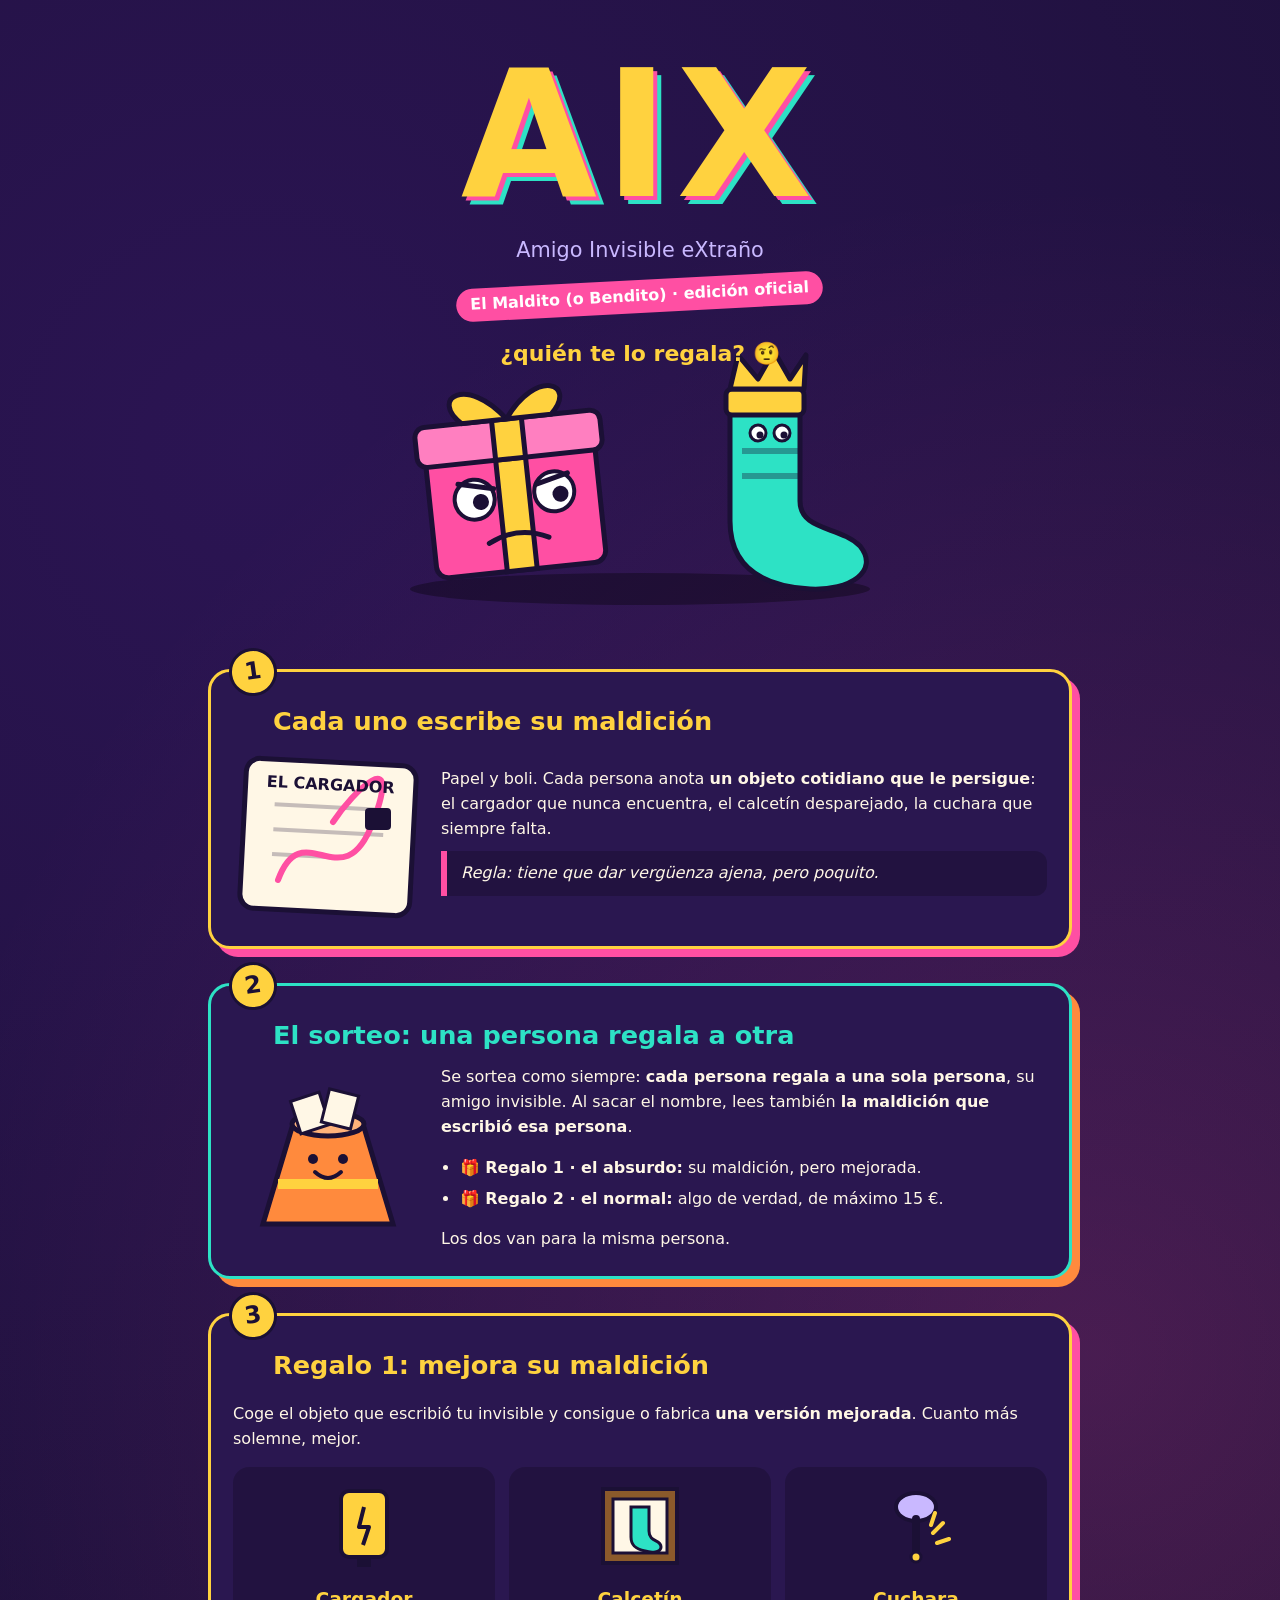
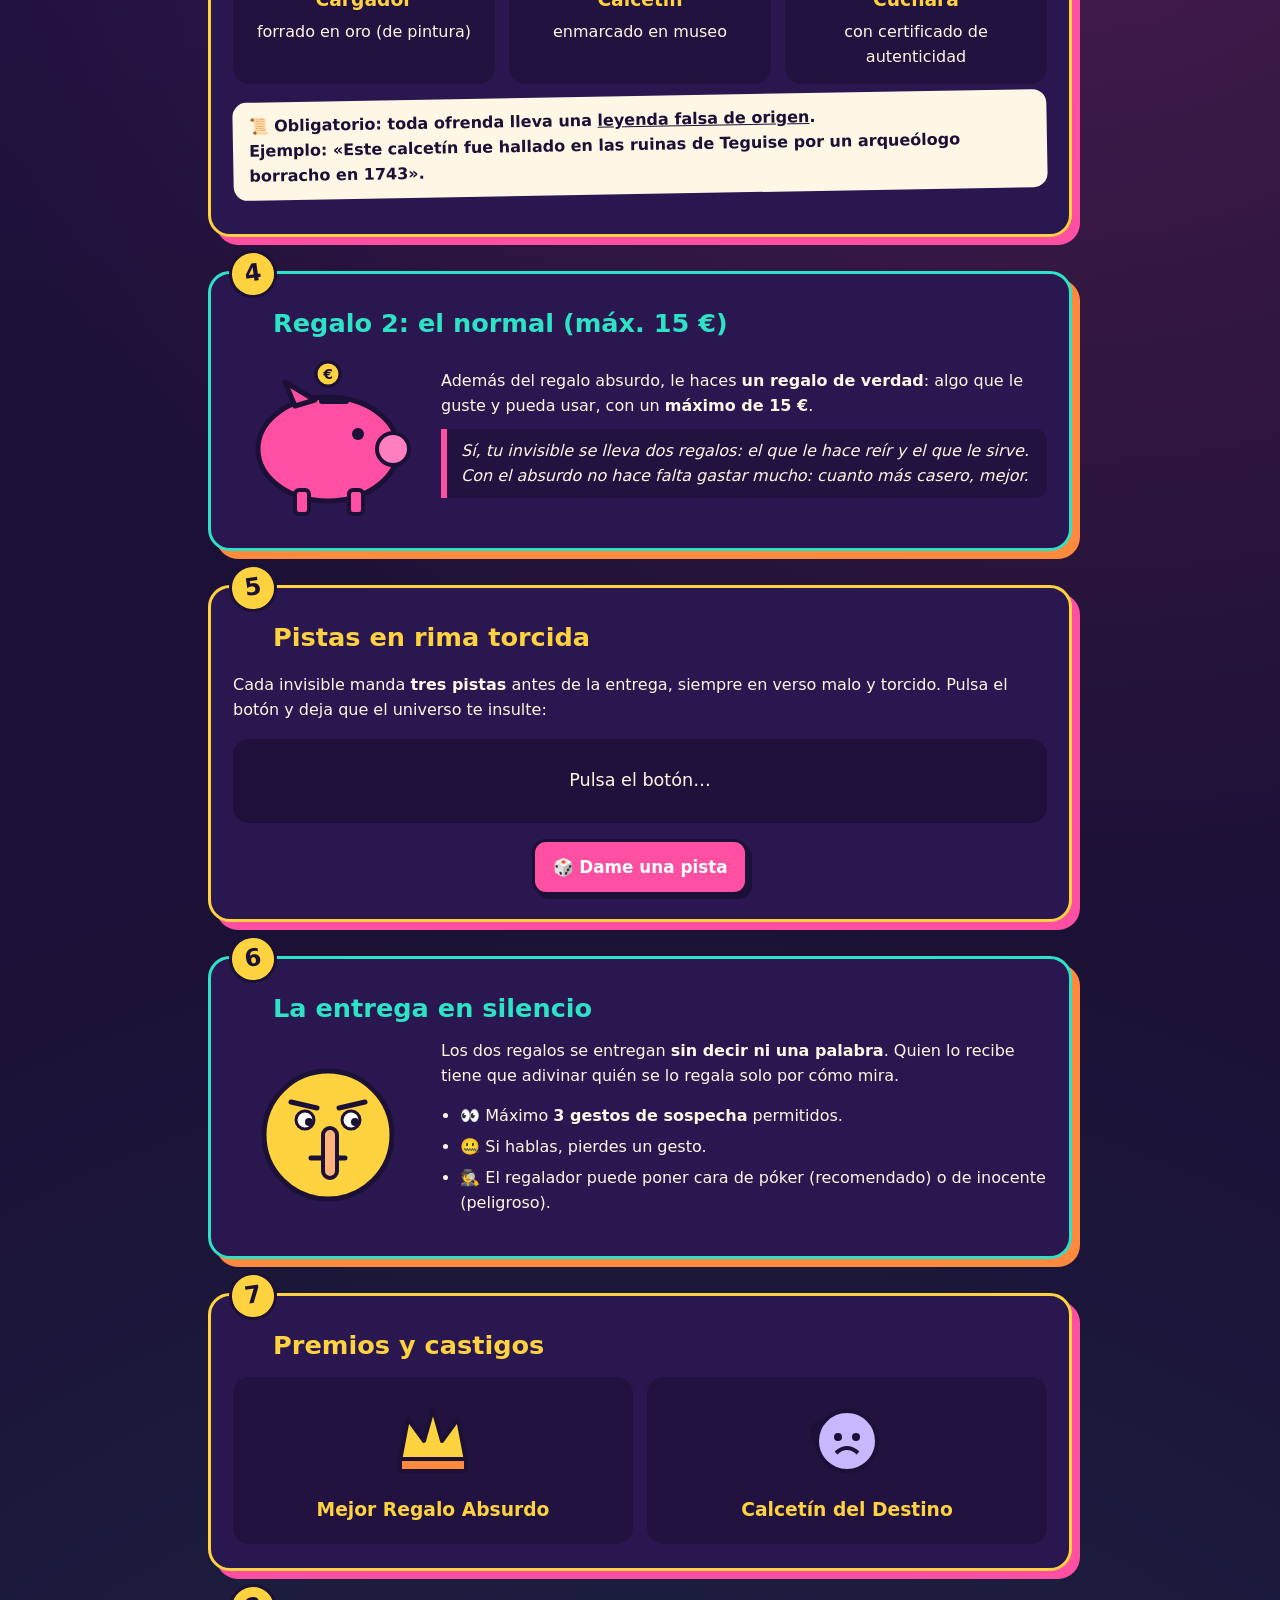
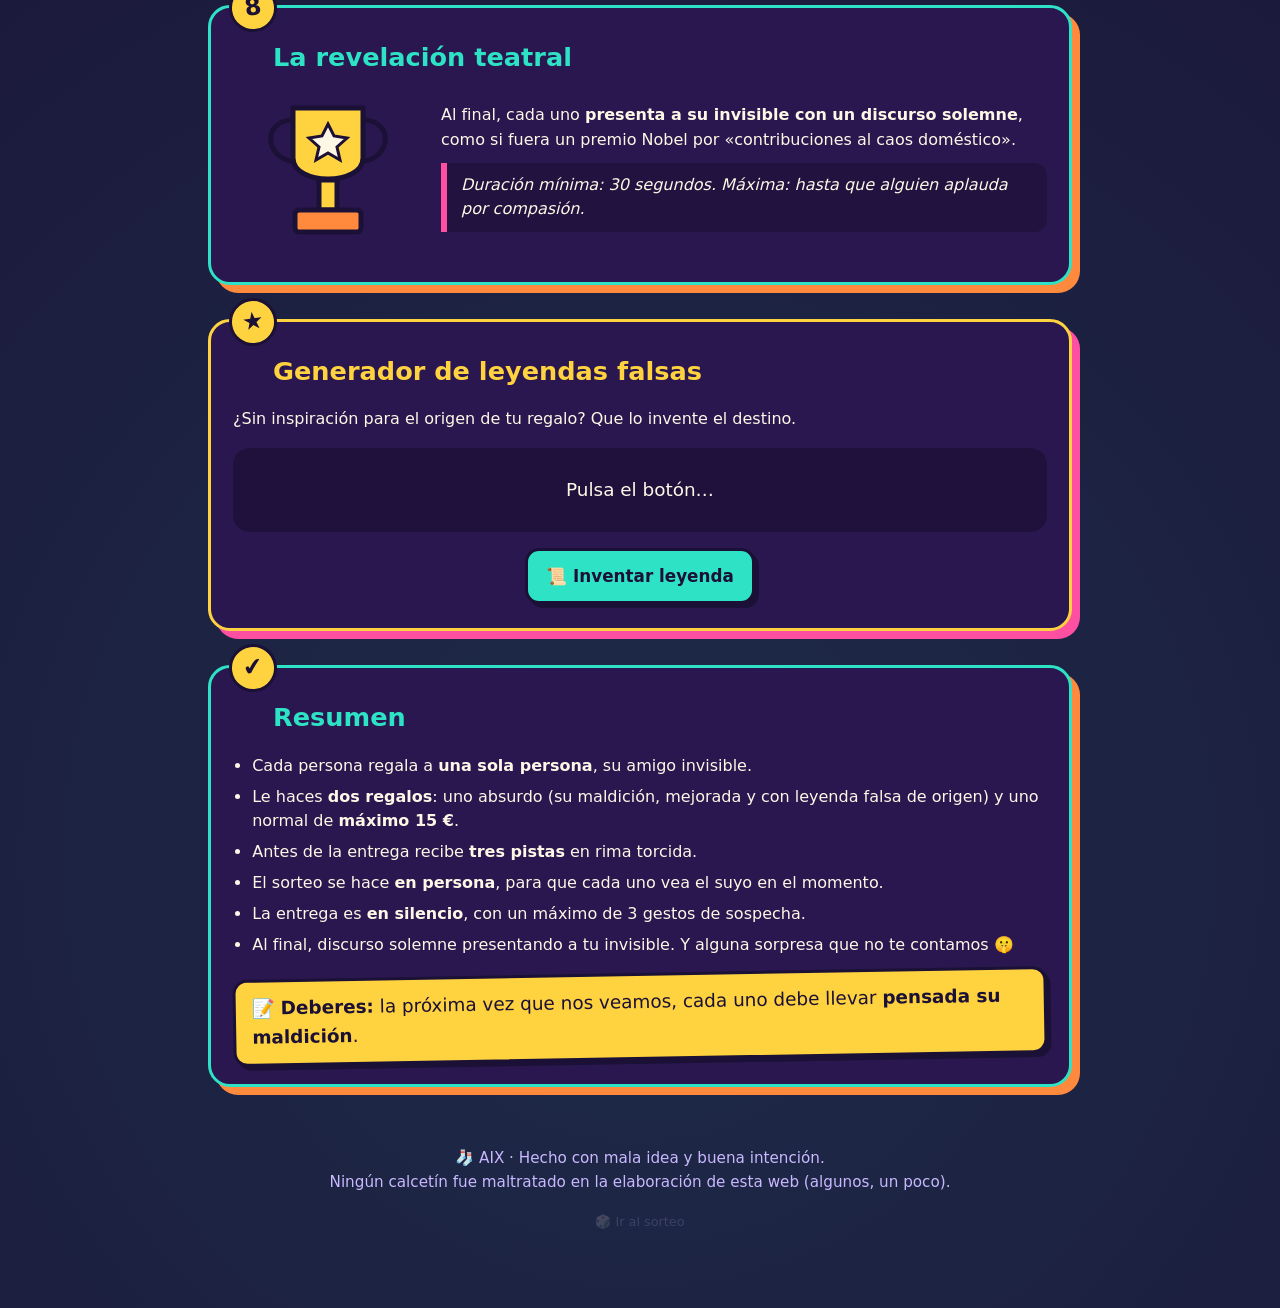
==== index.html @ b4fdb35b "Añadir favicon temático (regalo sospechoso) en las tres páginas Co-Authored-By: Claude Sonnet 5.5 <n" ====
<!doctype html>
<html lang="es">
<head>
<meta charset="utf-8">
<meta name="viewport" content="width=device-width, initial-scale=1">
<title>Amigo Invisible X</title>
<link rel="icon" href="favicon.svg" type="image/svg+xml">
<link rel="icon" href="favicon.png" type="image/png" sizes="48x48">
<link rel="apple-touch-icon" href="apple-touch-icon.png">
<meta name="theme-color" content="#1b1035">
<meta name="description" content="AIX: el Amigo Invisible Maldito (o Bendito). Instrucciones oficiales de un ritual absurdo.">
<style>
  :root{
    --bg:#1b1035; --bg2:#2a1750; --ink:#fff7e6; --muted:#c9b8ff;
    --pink:#ff4fa3; --yellow:#ffd23f; --teal:#2de2c5; --orange:#ff8a3d;
  }
  *{box-sizing:border-box}
  html{scroll-behavior:smooth}
  body{
    margin:0; font-family:"Trebuchet MS","Comic Sans MS",system-ui,sans-serif;
    color:var(--ink); background:var(--bg);
    background-image:radial-gradient(circle at 20% 10%,#4b1d8f55,transparent 40%),
                     radial-gradient(circle at 85% 30%,#ff4fa333,transparent 35%),
                     radial-gradient(circle at 50% 90%,#2de2c522,transparent 40%);
    line-height:1.55;
  }
  .wrap{max-width:900px;margin:0 auto;padding:0 18px}
  header{text-align:center;padding:48px 0 24px}
  .logo{
    font-size:clamp(5rem,22vw,11rem); font-weight:900; letter-spacing:.04em; margin:0; line-height:1;
    color:var(--yellow); text-shadow:4px 4px 0 var(--pink),8px 8px 0 var(--teal);
    display:inline-block; animation:wob 4s ease-in-out infinite;
  }
  @keyframes wob{0%,100%{transform:rotate(-2deg)}50%{transform:rotate(2deg)}}
  .sub{font-size:1.3rem;color:var(--muted);margin:10px 0 0}
  .tag{display:inline-block;background:var(--pink);color:#fff;padding:4px 14px;border-radius:99px;font-weight:700;transform:rotate(-3deg);margin-top:14px}
  .hero svg{width:100%;max-width:560px;height:auto;margin:18px auto 0;display:block}
  section{background:var(--bg2);border:3px solid var(--yellow);border-radius:22px;padding:24px 22px;margin:34px 0;
          box-shadow:8px 8px 0 var(--pink);position:relative}
  section:nth-of-type(even){border-color:var(--teal);box-shadow:8px 8px 0 var(--orange)}
  .num{position:absolute;top:-24px;left:18px;background:var(--yellow);color:#1b1035;font-weight:900;font-size:1.5rem;
       width:48px;height:48px;border-radius:50%;display:grid;place-items:center;border:3px solid #1b1035;transform:rotate(-8deg)}
  h2{margin:6px 0 10px 40px;font-size:1.6rem;color:var(--yellow)}
  section:nth-of-type(even) h2{color:var(--teal)}
  .row{display:flex;gap:18px;align-items:center;flex-wrap:wrap}
  .row svg{flex:0 0 190px;width:190px;height:auto}
  .row .txt{flex:1 1 260px}
  .quote{background:#00000033;border-left:6px solid var(--pink);padding:10px 14px;border-radius:0 12px 12px 0;font-style:italic;margin:10px 0}
  ul{padding-left:1.2rem} li{margin:6px 0}
  .legend{background:#fff7e6;color:#1b1035;border-radius:14px;padding:12px 16px;transform:rotate(-1deg);font-weight:700;margin-top:12px}
  .btn{
    font:inherit;font-weight:900;font-size:1.05rem;border:3px solid #1b1035;border-radius:14px;padding:12px 18px;cursor:pointer;
    background:var(--yellow);color:#1b1035;box-shadow:4px 4px 0 #1b1035;transition:transform .1s
  }
  .btn:active{transform:translate(3px,3px);box-shadow:1px 1px 0 #1b1035}
  .btn.alt{background:var(--teal)} .btn.pk{background:var(--pink);color:#fff}
  .gen{background:#00000040;border-radius:16px;padding:16px;margin-top:12px;min-height:84px;font-size:1.15rem;display:flex;align-items:center;justify-content:center;text-align:center}
  .gen b{color:var(--yellow)}
  .cols{display:grid;grid-template-columns:repeat(auto-fit,minmax(230px,1fr));gap:14px;margin-top:12px}
  .card{background:#00000033;border-radius:16px;padding:14px;text-align:center}
  .card svg{width:90px;height:90px}
  .card h3{margin:6px 0;color:var(--yellow)}
  .rhyme{font-size:1.1rem;text-align:center;white-space:pre-line}
  .todo{background:var(--yellow);color:#1b1035;border:3px solid #1b1035;border-radius:14px;padding:12px 16px;margin-top:14px;font-size:1.15rem;transform:rotate(-1deg);box-shadow:4px 4px 0 #1b1035}
  footer{text-align:center;color:var(--muted);padding:26px 0 60px;font-size:.95rem}
  .sock{display:inline-block;animation:wob 2.5s ease-in-out infinite}
  .secret{color:var(--muted);font-size:.8rem;text-decoration:none;opacity:.18;transition:opacity .25s;padding:6px 10px;border-radius:99px}
  .secret:hover,.secret:focus-visible{opacity:1;background:var(--pink);color:#fff}
  @media (prefers-reduced-motion:reduce){.logo,.sock{animation:none}}
</style>
</head>
<body>
<div class="wrap">

<header class="hero">
  <h1 class="logo">AIX</h1>
  <p class="sub">Amigo Invisible eXtraño</p>
  <span class="tag">El Maldito (o Bendito) · edición oficial</span>

  <!-- Dibujo: regalo con ojos y calcetín con corona -->
  <svg viewBox="0 0 560 280" role="img" aria-label="Un regalo con ojos sospechosos mira a un calcetín con corona">
    <ellipse cx="280" cy="258" rx="230" ry="16" fill="#00000055"/>
    <!-- regalo -->
    <g transform="rotate(-6 150 170)">
      <rect x="70" y="110" width="170" height="130" rx="12" fill="#ff4fa3" stroke="#1b1035" stroke-width="5"/>
      <rect x="140" y="110" width="30" height="130" fill="#ffd23f" stroke="#1b1035" stroke-width="5"/>
      <rect x="62" y="88" width="186" height="40" rx="10" fill="#ff7fc0" stroke="#1b1035" stroke-width="5"/>
      <rect x="140" y="88" width="30" height="40" fill="#ffd23f" stroke="#1b1035" stroke-width="5"/>
      <path d="M155 88 C120 40,80 60,110 88 Z" fill="#ffd23f" stroke="#1b1035" stroke-width="5"/>
      <path d="M155 88 C190 40,230 60,200 88 Z" fill="#ffd23f" stroke="#1b1035" stroke-width="5"/>
      <circle cx="115" cy="165" r="20" fill="#fff" stroke="#1b1035" stroke-width="4"/>
      <circle cx="195" cy="165" r="20" fill="#fff" stroke="#1b1035" stroke-width="4"/>
      <circle cx="121" cy="168" r="8" fill="#1b1035"/><circle cx="201" cy="168" r="8" fill="#1b1035"/>
      <path d="M100 148 L135 156" stroke="#1b1035" stroke-width="5" stroke-linecap="round"/>
      <path d="M210 148 L178 156" stroke="#1b1035" stroke-width="5" stroke-linecap="round"/>
      <path d="M125 210 Q155 195 185 210" stroke="#1b1035" stroke-width="5" fill="none" stroke-linecap="round"/>
    </g>
    <!-- calcetín rey -->
    <g transform="translate(330 20)">
      <path d="M40 40 H110 V150 C110 180,150 175,170 195 C190 220,160 240,120 238 C70 235,40 215,40 170 Z" fill="#2de2c5" stroke="#1b1035" stroke-width="5"/>
      <rect x="36" y="38" width="78" height="26" rx="6" fill="#ffd23f" stroke="#1b1035" stroke-width="5"/>
      <path d="M52 100 H110 M52 125 H110" stroke="#1b1035" stroke-width="6" opacity=".35"/>
      <!-- corona -->
      <path d="M40 38 L48 4 L68 28 L84 0 L100 28 L116 4 L114 38 Z" fill="#ffd23f" stroke="#1b1035" stroke-width="5" stroke-linejoin="round"/>
      <circle cx="68" cy="82" r="8" fill="#fff" stroke="#1b1035" stroke-width="3"/><circle cx="92" cy="82" r="8" fill="#fff" stroke="#1b1035" stroke-width="3"/>
      <circle cx="70" cy="84" r="3.5" fill="#1b1035"/><circle cx="94" cy="84" r="3.5" fill="#1b1035"/>
    </g>
    <text x="280" y="30" text-anchor="middle" font-size="22" fill="#ffd23f" font-weight="700">¿quién te lo regala? 🤨</text>
  </svg>
</header>

<!-- 1 -->
<section>
  <div class="num">1</div>
  <h2>Cada uno escribe su maldición</h2>
  <div class="row">
    <svg viewBox="0 0 190 170" role="img" aria-label="Un cargador enredado">
      <rect x="10" y="10" width="170" height="150" rx="14" fill="#fff7e6" stroke="#1b1035" stroke-width="5" transform="rotate(3 95 85)"/>
      <path d="M40 55 H150 M40 80 H150 M40 105 H110" stroke="#1b1035" stroke-width="4" opacity=".25" transform="rotate(3 95 85)"/>
      <path d="M45 128 C70 60,110 150,140 70 S120 40,100 70" stroke="#ff4fa3" stroke-width="6" fill="none" stroke-linecap="round"/>
      <rect x="132" y="56" width="26" height="22" rx="4" fill="#1b1035"/>
      <text x="95" y="38" text-anchor="middle" font-size="16" font-weight="700" fill="#1b1035" transform="rotate(3 95 85)">EL CARGADOR</text>
    </svg>
    <div class="txt">
      Papel y boli. Cada persona anota <b>un objeto cotidiano que le persigue</b>: el cargador que nunca encuentra, el calcetín desparejado, la cuchara que siempre falta.
      <div class="quote">Regla: tiene que dar vergüenza ajena, pero poquito.</div>
    </div>
  </div>
</section>

<!-- 2 -->
<section>
  <div class="num">2</div>
  <h2>El sorteo: una persona regala a otra</h2>
  <div class="row">
    <svg viewBox="0 0 190 170" role="img" aria-label="Un gorro lleno de papeles">
      <path d="M30 150 L60 50 H130 L160 150 Z" fill="#ff8a3d" stroke="#1b1035" stroke-width="5"/>
      <ellipse cx="95" cy="50" rx="36" ry="12" fill="#ffb27a" stroke="#1b1035" stroke-width="5"/>
      <rect x="62" y="22" width="30" height="34" fill="#fff7e6" stroke="#1b1035" stroke-width="3" transform="rotate(-18 77 39)"/>
      <rect x="92" y="18" width="30" height="34" fill="#fff7e6" stroke="#1b1035" stroke-width="3" transform="rotate(14 107 35)"/>
      <path d="M45 110 H145" stroke="#ffd23f" stroke-width="10"/>
      <circle cx="80" cy="85" r="5" fill="#1b1035"/><circle cx="110" cy="85" r="5" fill="#1b1035"/>
      <path d="M82 98 Q95 110 108 98" stroke="#1b1035" stroke-width="4" fill="none" stroke-linecap="round"/>
    </svg>
    <div class="txt">
      Se sortea como siempre: <b>cada persona regala a una sola persona</b>, su amigo invisible. Al sacar el nombre, lees también <b>la maldición que escribió esa persona</b>.
      <ul>
        <li>🎁 <b>Regalo 1 · el absurdo:</b> su maldición, pero mejorada.</li>
        <li>🎁 <b>Regalo 2 · el normal:</b> algo de verdad, de máximo 15 €.</li>
      </ul>
      Los dos van para la misma persona.
    </div>
  </div>
</section>

<!-- 3 -->
<section>
  <div class="num">3</div>
  <h2>Regalo 1: mejora su maldición</h2>
  <p>Coge el objeto que escribió tu invisible y consigue o fabrica <b>una versión mejorada</b>. Cuanto más solemne, mejor.</p>
  <div class="cols">
    <div class="card">
      <svg viewBox="0 0 90 90"><rect x="22" y="10" width="46" height="66" rx="8" fill="#ffd23f" stroke="#1b1035" stroke-width="4"/><rect x="38" y="76" width="14" height="10" fill="#1b1035"/><path d="M45 26 L40 46 H50 L44 64" stroke="#1b1035" stroke-width="4" fill="none" stroke-linejoin="round"/></svg>
      <h3>Cargador</h3><div>forrado en oro (de pintura)</div>
    </div>
    <div class="card">
      <svg viewBox="0 0 90 90"><rect x="8" y="8" width="74" height="74" fill="#8b5a2b" stroke="#1b1035" stroke-width="4"/><rect x="18" y="18" width="54" height="54" fill="#fff7e6" stroke="#1b1035" stroke-width="3"/><path d="M36 26 H54 V50 C54 62,66 58,66 66 C66 72,56 72,50 70 C40 68,36 64,36 56 Z" fill="#2de2c5" stroke="#1b1035" stroke-width="3"/></svg>
      <h3>Calcetín</h3><div>enmarcado en museo</div>
    </div>
    <div class="card">
      <svg viewBox="0 0 90 90"><ellipse cx="45" cy="26" rx="20" ry="14" fill="#c9b8ff" stroke="#1b1035" stroke-width="4"/><path d="M45 38 V76" stroke="#1b1035" stroke-width="8" stroke-linecap="round"/><circle cx="45" cy="76" r="5" fill="#ffd23f" stroke="#1b1035" stroke-width="3"/><path d="M62 52 l10 -10 M66 62 l12 -4 M60 44 l4 -12" stroke="#ffd23f" stroke-width="4" stroke-linecap="round"/></svg>
      <h3>Cuchara</h3><div>con certificado de autenticidad</div>
    </div>
  </div>
  <p class="legend">📜 Obligatorio: toda ofrenda lleva una <u>leyenda falsa de origen</u>.<br>
  Ejemplo: «Este calcetín fue hallado en las ruinas de Teguise por un arqueólogo borracho en 1743».</p>
</section>

<!-- 4 -->
<section>
  <div class="num">4</div>
  <h2>Regalo 2: el normal (máx. 15 €)</h2>
  <div class="row">
    <svg viewBox="0 0 190 170" role="img" aria-label="Una hucha con cara">
      <ellipse cx="95" cy="95" rx="70" ry="52" fill="#ff4fa3" stroke="#1b1035" stroke-width="5"/>
      <circle cx="160" cy="95" r="16" fill="#ff7fc0" stroke="#1b1035" stroke-width="4"/>
      <path d="M62 52 L52 28 L82 46 Z" fill="#ff4fa3" stroke="#1b1035" stroke-width="5" stroke-linejoin="round"/>
      <rect x="86" y="44" width="30" height="6" rx="3" fill="#1b1035"/>
      <circle cx="125" cy="80" r="6" fill="#1b1035"/>
      <rect x="62" y="136" width="14" height="24" rx="4" fill="#ff4fa3" stroke="#1b1035" stroke-width="4"/>
      <rect x="116" y="136" width="14" height="24" rx="4" fill="#ff4fa3" stroke="#1b1035" stroke-width="4"/>
      <circle cx="95" cy="20" r="12" fill="#ffd23f" stroke="#1b1035" stroke-width="3"/><text x="95" y="25" text-anchor="middle" font-size="14" font-weight="700" fill="#1b1035">€</text>
    </svg>
    <div class="txt">
      Además del regalo absurdo, le haces <b>un regalo de verdad</b>: algo que le guste y pueda usar, con un <b>máximo de 15 €</b>.
      <div class="quote">Sí, tu invisible se lleva dos regalos: el que le hace reír y el que le sirve. Con el absurdo no hace falta gastar mucho: cuanto más casero, mejor.</div>
    </div>
  </div>
</section>

<!-- 5 -->
<section>
  <div class="num">5</div>
  <h2>Pistas en rima torcida</h2>
  <p>Cada invisible manda <b>tres pistas</b> antes de la entrega, siempre en verso malo y torcido. Pulsa el botón y deja que el universo te insulte:</p>
  <div class="gen rhyme" id="rima">Pulsa el botón…</div>
  <p style="text-align:center;margin-bottom:0"><button class="btn pk" id="btnRima">🎲 Dame una pista</button></p>
</section>

<!-- 6 -->
<section>
  <div class="num">6</div>
  <h2>La entrega en silencio</h2>
  <div class="row">
    <svg viewBox="0 0 190 170" role="img" aria-label="Una cara con el dedo en los labios">
      <circle cx="95" cy="85" r="64" fill="#ffd23f" stroke="#1b1035" stroke-width="5"/>
      <circle cx="72" cy="70" r="9" fill="#fff" stroke="#1b1035" stroke-width="3"/><circle cx="118" cy="70" r="9" fill="#fff" stroke="#1b1035" stroke-width="3"/>
      <circle cx="76" cy="72" r="4" fill="#1b1035"/><circle cx="122" cy="72" r="4" fill="#1b1035"/>
      <path d="M58 52 L84 58 M132 52 L106 58" stroke="#1b1035" stroke-width="5" stroke-linecap="round"/>
      <path d="M78 108 H112" stroke="#1b1035" stroke-width="5" stroke-linecap="round"/>
      <rect x="90" y="78" width="14" height="50" rx="7" fill="#ffb27a" stroke="#1b1035" stroke-width="4"/>
    </svg>
    <div class="txt">
      Los dos regalos se entregan <b>sin decir ni una palabra</b>. Quien lo recibe tiene que adivinar quién se lo regala solo por cómo mira.
      <ul>
        <li>👀 Máximo <b>3 gestos de sospecha</b> permitidos.</li>
        <li>🤐 Si hablas, pierdes un gesto.</li>
        <li>🕵️ El regalador puede poner cara de póker (recomendado) o de inocente (peligroso).</li>
      </ul>
    </div>
  </div>
</section>

<!-- 7 -->
<section>
  <div class="num">7</div>
  <h2>Premios y castigos</h2>
  <div class="cols">
    <div class="card">
      <svg viewBox="0 0 90 90"><path d="M12 70 L20 28 L36 50 L45 18 L54 50 L70 28 L78 70 Z" fill="#ffd23f" stroke="#1b1035" stroke-width="4" stroke-linejoin="round"/><rect x="12" y="68" width="66" height="12" fill="#ff8a3d" stroke="#1b1035" stroke-width="4"/></svg>
      <h3>Mejor Regalo Absurdo</h3>
    </div>
    <div class="card">
      <svg viewBox="0 0 90 90"><circle cx="45" cy="50" r="30" fill="#c9b8ff" stroke="#1b1035" stroke-width="4"/><path d="M12 50 C8 38,14 28,24 30" stroke="#1b1035" stroke-width="4" fill="none"/><circle cx="36" cy="46" r="4" fill="#1b1035"/><circle cx="54" cy="46" r="4" fill="#1b1035"/><path d="M34 62 Q45 52 56 62" stroke="#1b1035" stroke-width="4" fill="none"/></svg>
      <h3>Calcetín del Destino</h3>
    </div>
  </div>
</section>

<!-- 8 -->
<section>
  <div class="num">8</div>
  <h2>La revelación teatral</h2>
  <div class="row">
    <svg viewBox="0 0 190 170" role="img" aria-label="Un trofeo">
      <path d="M60 20 H130 V70 C130 98,60 98,60 70 Z" fill="#ffd23f" stroke="#1b1035" stroke-width="5"/>
      <path d="M60 32 C30 32,30 70,62 74 M130 32 C160 32,160 70,128 74" fill="none" stroke="#1b1035" stroke-width="5"/>
      <rect x="86" y="92" width="18" height="30" fill="#ffd23f" stroke="#1b1035" stroke-width="5"/>
      <rect x="62" y="122" width="66" height="22" rx="4" fill="#ff8a3d" stroke="#1b1035" stroke-width="5"/>
      <path d="M95 36 l6 12 l13 2 l-10 9 l3 13 l-12 -7 l-12 7 l3 -13 l-10 -9 l13 -2 z" fill="#fff7e6" stroke="#1b1035" stroke-width="3"/>
    </svg>
    <div class="txt">
      Al final, cada uno <b>presenta a su invisible con un discurso solemne</b>, como si fuera un premio Nobel por «contribuciones al caos doméstico».
      <div class="quote">Duración mínima: 30 segundos. Máxima: hasta que alguien aplauda por compasión.</div>
    </div>
  </div>
</section>

<!-- Generador -->
<section>
  <div class="num">★</div>
  <h2>Generador de leyendas falsas</h2>
  <p>¿Sin inspiración para el origen de tu regalo? Que lo invente el destino.</p>
  <div class="gen" id="leyenda">Pulsa el botón…</div>
  <p style="text-align:center;margin-bottom:0"><button class="btn alt" id="btnLey">📜 Inventar leyenda</button></p>
</section>

<!-- Resumen -->
<section>
  <div class="num">✔</div>
  <h2>Resumen</h2>
  <ul>
    <li>Cada persona regala a <b>una sola persona</b>, su amigo invisible.</li>
    <li>Le haces <b>dos regalos</b>: uno absurdo (su maldición, mejorada y con leyenda falsa de origen) y uno normal de <b>máximo 15 €</b>.</li>
    <li>Antes de la entrega recibe <b>tres pistas</b> en rima torcida.</li>
    <li>El sorteo se hace <b>en persona</b>, para que cada uno vea el suyo en el momento.</li>
    <li>La entrega es <b>en silencio</b>, con un máximo de 3 gestos de sospecha.</li>
    <li>Al final, discurso solemne presentando a tu invisible. Y alguna sorpresa que no te contamos 🤫</li>
  </ul>
  <div class="todo">📝 <b>Deberes:</b> la próxima vez que nos veamos, cada uno debe llevar <b>pensada su maldición</b>.</div>
</section>

<footer>
  <span class="sock">🧦</span> AIX · Hecho con mala idea y buena intención.<br>
  Ningún calcetín fue maltratado en la elaboración de esta web (algunos, un poco).
  <p><a class="secret" href="sorteo.html" aria-label="Ir al sorteo" title="🤫">🎲 Ir al sorteo</a></p>
</footer>
</div>

<script>
  const rimas = [
    "Lo que te doy no es un bollo,\nni tampoco es un pimiento.\nSi lo adivinas, te adoro;\nsi no, me río un momento.",
    "Tengo cara de inocente\ny manos de gran ladrón.\nTe regalo lo que odias,\npero con mucha pasión.",
    "No soy tu madre ni tu tía,\npero te sigo la pista.\nSi te sientas en la silla,\nme verás con cara lista.",
    "Una vez perdí un zapato\ny encontré una profecía:\nque tú vas a ser mi presa\nel día de la alegría.",
    "Ni soy rojo, ni soy verde,\nni me gusta el champiñón.\nSi me miras fijamente,\nme pongo a hacer un montón.",
    "Llevo un regalo escondido\nen el bolsillo del abrigo.\nSi me miras con sospecha,\nme río, pero no te digo.",
    "No me busques en la lista,\nni me busques en la nube.\nSoy el que te mira raro\ncada vez que el turrón sube.",
    "Ni soy ángel ni soy diablo,\nsoy un tipo con envoltorio.\nSi no adivinas mi nombre,\ntoca ir al laboratorio.",
    "Una pista, dos pistas, tres:\nsoy de los que llegan tarde.\nSi me ves con cara rara,\nes que el regalo ya arde.",
    "Tu maldición tiene dueño\ny ese dueño soy yo.\nLa mejoré con esmero,\nquién sabe si te gustó.",
    "Me han dicho que soy discreto,\npero tiemblo al disimular.\nSi me ves sudar la frente,\nes que me quiero delatar.",
    "Compré lo normal en rebajas\ny lo absurdo en el desván.\nDe tu cara al abrirlos\nme voy a reír de más.",
    "Yo no sé de poesía,\npero sé de calcetines.\nSi me tocas, ten cuidado:\ntengo planes y tengo fines.",
    "El que lee estas pistas\nya está metido en el lío.\nNo soy ni tu primo ni tu tío,\npero casi, ¡qué desvarío!",
    "Con papel de regalo viejo\ny cinta de aquel verano,\nenvolveré tu maldición\ncon todo mi cariño insano.",
    "Si tu regalo se mueve,\nno es magia, es mi sobrino.\nSi tu regalo huele raro,\nes mi estilo, es mi destino.",
    "Voy vestido de misterio\ny calzado de ironía.\nTe regalo lo que sueñas\no lo que se me ocurría."
  ];
  const quien = ["un arqueólogo borracho","una monja con muy mala leche","un pirata jubilado","un cartero con superpoderes","un tío abuelo que nadie recuerda","una cabra con título universitario","un taxista que había leído demasiado","una abuela con un detector de metales","un mago retirado sin conejo","tres gaviotas con sombrero","un notario sin ganas de notariar","el conserje del edificio de enfrente","un vendedor de enciclopedias muy convincente","un grupo de turistas perdidos"];
  const donde = ["las ruinas de Teguise","un contenedor de Santa Cruz","la cima del Teide a las 3 de la mañana","el fondo de un baúl de 1743","una gasolinera de Fuerteventura","debajo de un sofá en La Laguna","el buzón de una casa deshabitada","un ascensor averiado de un hotel de Benidorm","la sala de espera de un dentista","un mercadillo a las seis de la mañana","el maletero de un coche abandonado","el tejado de una iglesia","un faro en pleno temporal","el baño de un bar sin nombre"];
  const anio  = ["1743","1812","1969","el año 3000","el verano de 1987","un martes cualquiera","el invierno de 1923","la noche de San Juan de 1999","hace tres lunes","el día que se cayó internet","poco antes del Big Bang"];
  const extra = ["Desde entonces trae mala suerte… pero solo los jueves.","Se dice que habla en sueños.","Fue tasado por un experto que salió corriendo.","Su dueño anterior desapareció sin dejar rastro (se fue de vacaciones).","Está maldito, pero con garantía de dos años.","Lo guardaron en una vitrina y la vitrina huyó.","Quien lo toca estornuda tres veces seguidas.","Cada luna llena cambia de color, pero nadie lo ha visto.","Los expertos lo declararon «inclasificable» y se fueron a comer.","Si lo agitas, suena a una versión de Bonanza.","Tiene tres propietarios anteriores y los tres lo negaron."];
  const pick = a => a[Math.floor(Math.random()*a.length)];
  document.getElementById('btnRima').onclick = () => document.getElementById('rima').textContent = pick(rimas);
  document.getElementById('btnLey').onclick = () => {
    document.getElementById('leyenda').innerHTML =
      `<span>Este objeto fue hallado en <b>${pick(donde)}</b> por <b>${pick(quien)}</b> en <b>${pick(anio)}</b>. ${pick(extra)}</span>`;
  };
</script>
</body>
</html>
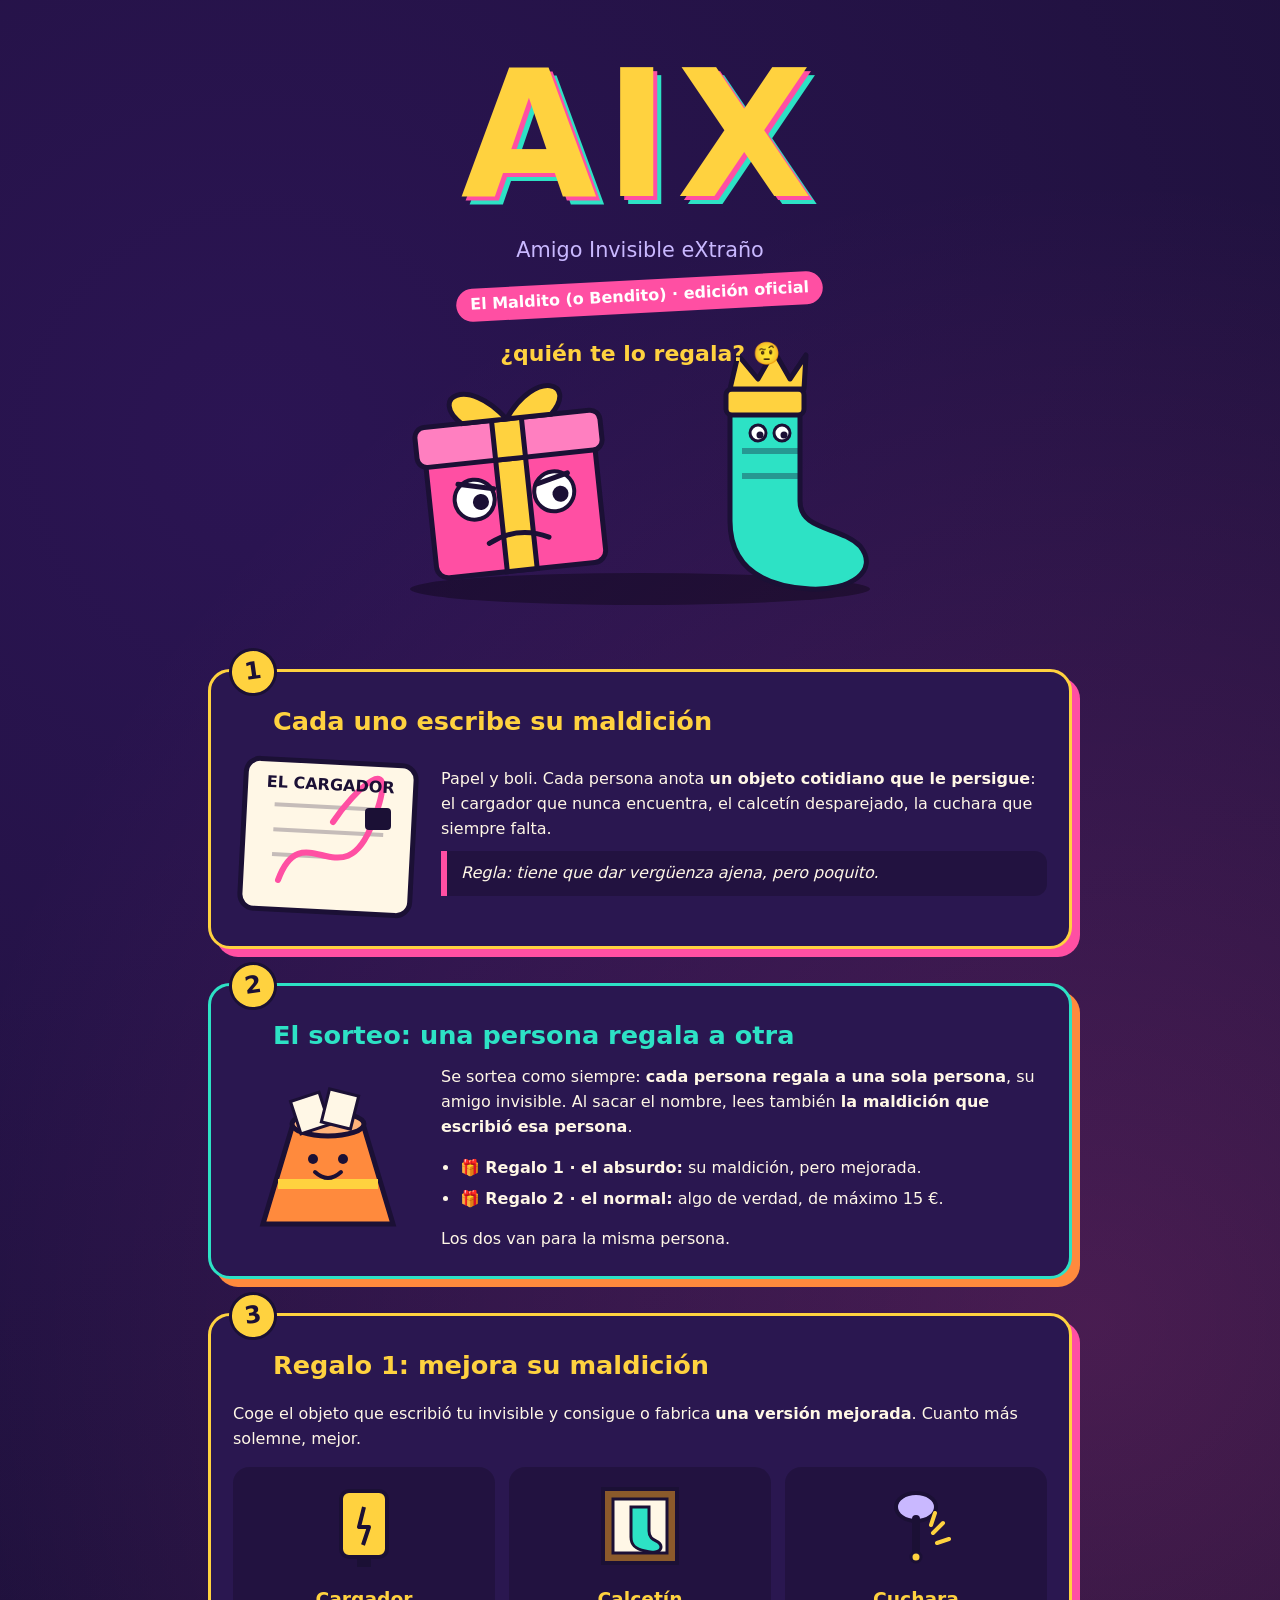
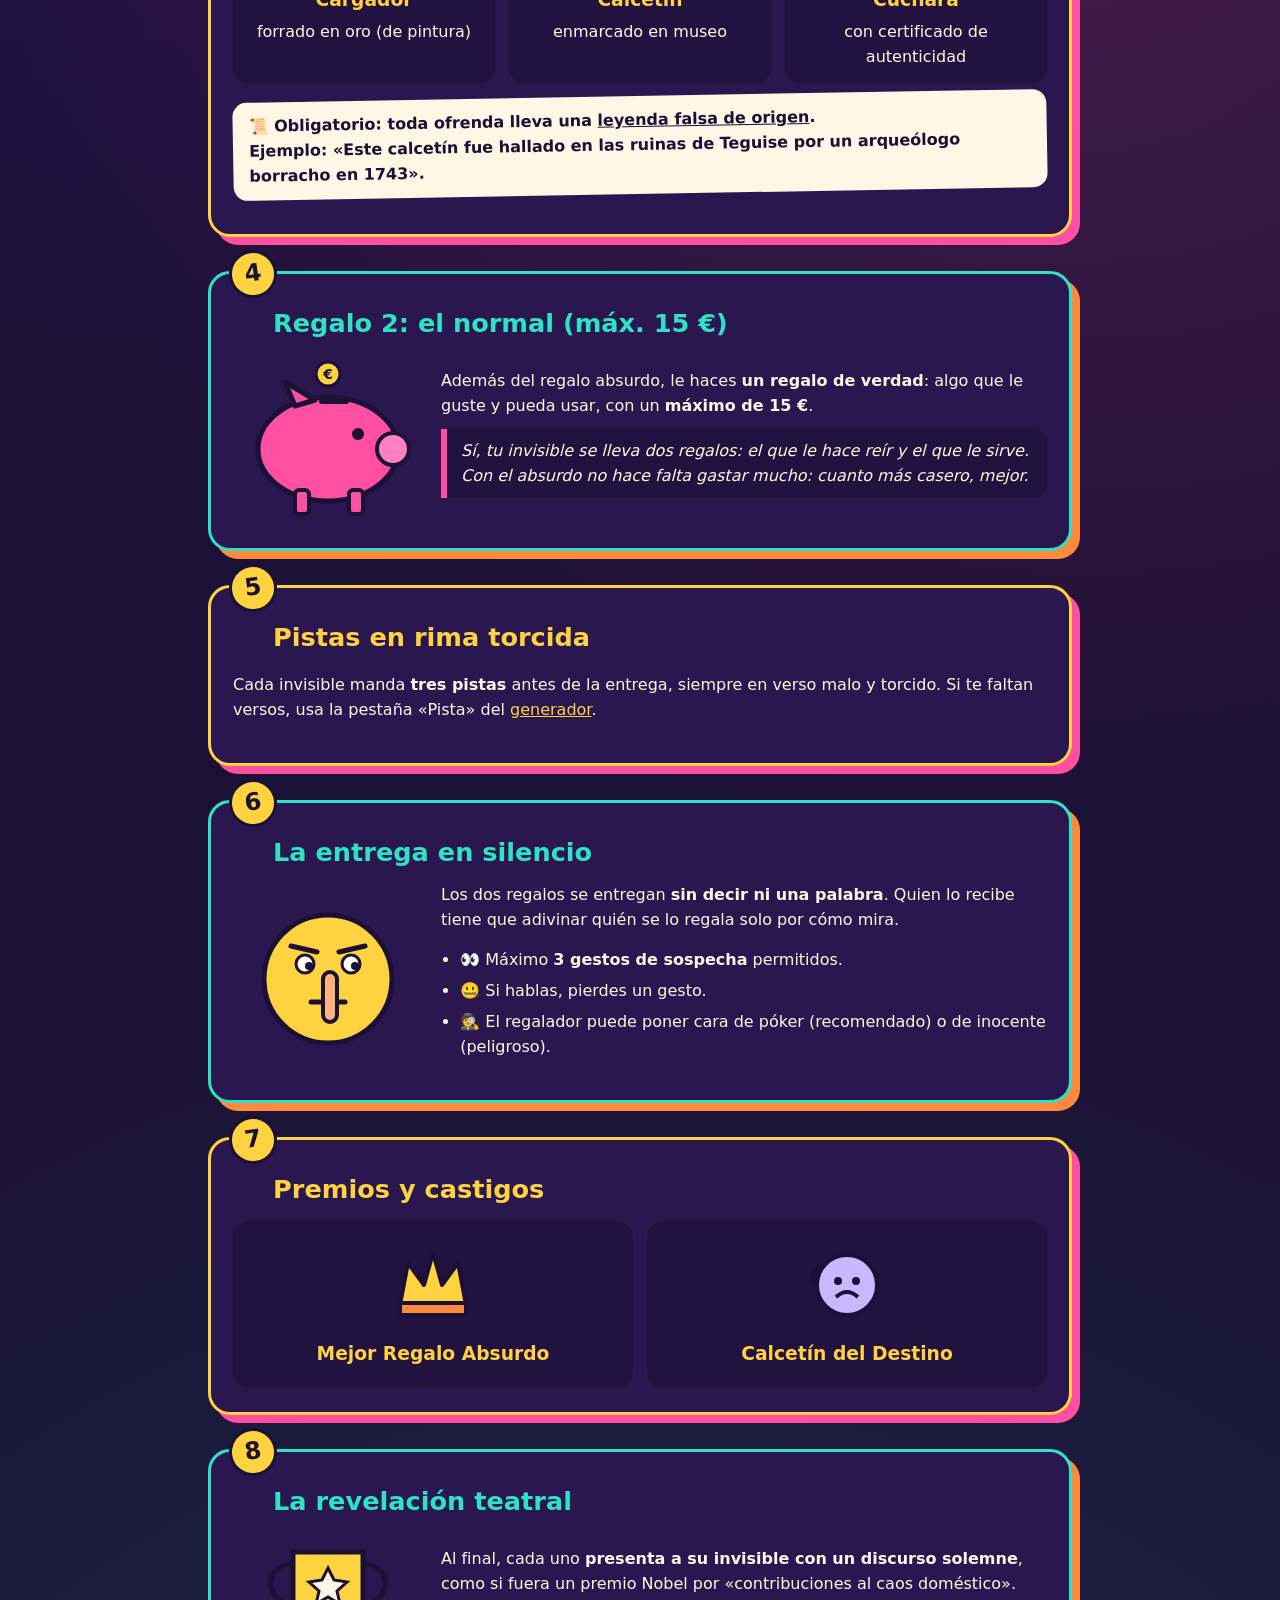
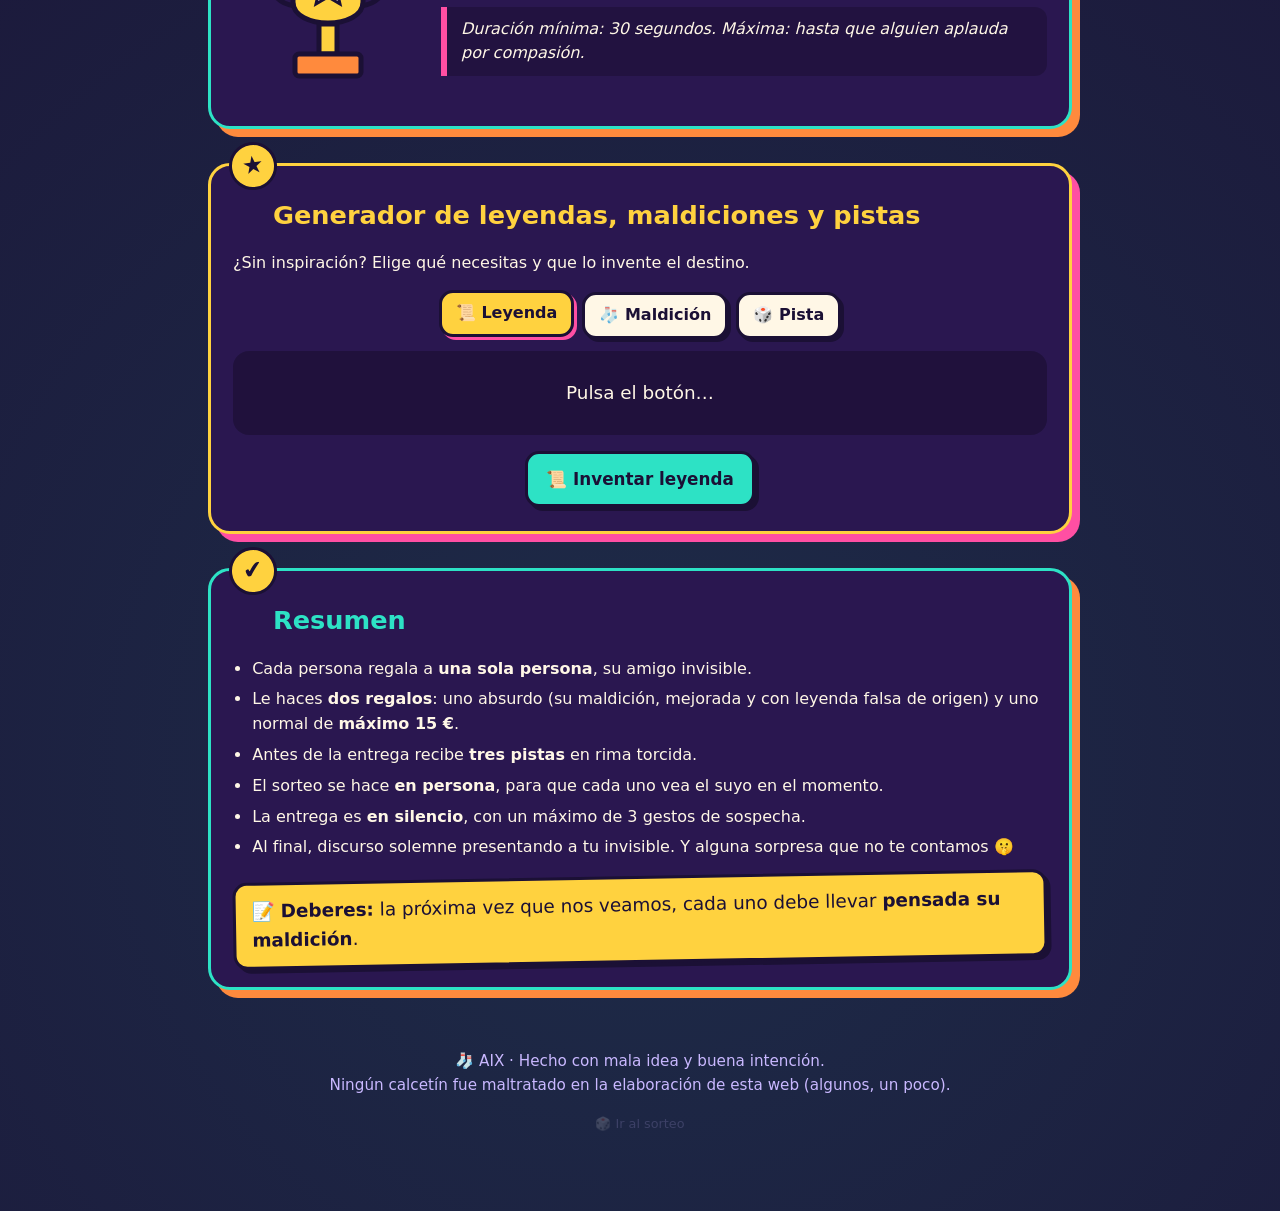
==== commit 089bcb0d: "Generador con pestañas: leyenda, maldición y pista (ideas compartidas en ideas.js) Co-Authored-By: C" ====
--- a/index.html
+++ b/index.html
@@ -56,6 +56,11 @@
   .btn.alt{background:var(--teal)} .btn.pk{background:var(--pink);color:#fff}
   .gen{background:#00000040;border-radius:16px;padding:16px;margin-top:12px;min-height:84px;font-size:1.15rem;display:flex;align-items:center;justify-content:center;text-align:center}
   .gen b{color:var(--yellow)}
+  .gen.rhyme{white-space:pre-line}
+  .tabs{display:flex;gap:8px;flex-wrap:wrap;justify-content:center;margin:14px 0 0}
+  .tab{font:inherit;font-weight:900;font-size:1rem;border:3px solid #1b1035;border-radius:14px;padding:8px 14px;cursor:pointer;background:#fff7e6;color:#1b1035;box-shadow:3px 3px 0 #1b1035;transition:transform .1s}
+  .tab[aria-selected=true]{background:var(--yellow);box-shadow:3px 3px 0 var(--pink);transform:translateY(-2px)}
+  .tab:active{transform:translate(2px,2px);box-shadow:1px 1px 0 #1b1035}
   .cols{display:grid;grid-template-columns:repeat(auto-fit,minmax(230px,1fr));gap:14px;margin-top:12px}
   .card{background:#00000033;border-radius:16px;padding:14px;text-align:center}
   .card svg{width:90px;height:90px}
@@ -202,9 +207,7 @@
 <section>
   <div class="num">5</div>
   <h2>Pistas en rima torcida</h2>
-  <p>Cada invisible manda <b>tres pistas</b> antes de la entrega, siempre en verso malo y torcido. Pulsa el botón y deja que el universo te insulte:</p>
-  <div class="gen rhyme" id="rima">Pulsa el botón…</div>
-  <p style="text-align:center;margin-bottom:0"><button class="btn pk" id="btnRima">🎲 Dame una pista</button></p>
+  <p>Cada invisible manda <b>tres pistas</b> antes de la entrega, siempre en verso malo y torcido. Si te faltan versos, usa la pestaña «Pista» del <a href="#generador" style="color:var(--yellow)">generador</a>.</p>
 </section>
 
 <!-- 6 -->
@@ -267,12 +270,17 @@
 </section>
 
 <!-- Generador -->
-<section>
+<section id="generador">
   <div class="num">★</div>
-  <h2>Generador de leyendas falsas</h2>
-  <p>¿Sin inspiración para el origen de tu regalo? Que lo invente el destino.</p>
-  <div class="gen" id="leyenda">Pulsa el botón…</div>
-  <p style="text-align:center;margin-bottom:0"><button class="btn alt" id="btnLey">📜 Inventar leyenda</button></p>
+  <h2>Generador de leyendas, maldiciones y pistas</h2>
+  <p>¿Sin inspiración? Elige qué necesitas y que lo invente el destino.</p>
+  <div class="tabs" role="tablist" aria-label="Qué inventar">
+    <button class="tab" role="tab" id="tab-ley" aria-selected="true" data-k="ley">📜 Leyenda</button>
+    <button class="tab" role="tab" id="tab-mal" aria-selected="false" data-k="mal">🧦 Maldición</button>
+    <button class="tab" role="tab" id="tab-pis" aria-selected="false" data-k="pis">🎲 Pista</button>
+  </div>
+  <div class="gen" id="gen" role="tabpanel" aria-live="polite">Pulsa el botón…</div>
+  <p style="text-align:center;margin-bottom:0"><button class="btn alt" id="btnGen">📜 Inventar leyenda</button></p>
 </section>
 
 <!-- Resumen -->
@@ -297,6 +305,7 @@
 </footer>
 </div>
 
+<script src="ideas.js"></script>
 <script>
   const rimas = [
     "Lo que te doy no es un bollo,\nni tampoco es un pimiento.\nSi lo adivinas, te adoro;\nsi no, me río un momento.",
@@ -322,11 +331,30 @@
   const anio  = ["1743","1812","1969","el año 3000","el verano de 1987","un martes cualquiera","el invierno de 1923","la noche de San Juan de 1999","hace tres lunes","el día que se cayó internet","poco antes del Big Bang"];
   const extra = ["Desde entonces trae mala suerte… pero solo los jueves.","Se dice que habla en sueños.","Fue tasado por un experto que salió corriendo.","Su dueño anterior desapareció sin dejar rastro (se fue de vacaciones).","Está maldito, pero con garantía de dos años.","Lo guardaron en una vitrina y la vitrina huyó.","Quien lo toca estornuda tres veces seguidas.","Cada luna llena cambia de color, pero nadie lo ha visto.","Los expertos lo declararon «inclasificable» y se fueron a comer.","Si lo agitas, suena a una versión de Bonanza.","Tiene tres propietarios anteriores y los tres lo negaron."];
   const pick = a => a[Math.floor(Math.random()*a.length)];
-  document.getElementById('btnRima').onclick = () => document.getElementById('rima').textContent = pick(rimas);
-  document.getElementById('btnLey').onclick = () => {
-    document.getElementById('leyenda').innerHTML =
-      `<span>Este objeto fue hallado en <b>${pick(donde)}</b> por <b>${pick(quien)}</b> en <b>${pick(anio)}</b>. ${pick(extra)}</span>`;
+  const gen = document.getElementById('gen'), btnGen = document.getElementById('btnGen');
+  const tabs = [...document.querySelectorAll('.tab')];
+  const ideas = window.AIX_IDEAS || [];
+  const shuffle = a => { a = a.slice(); for (let i=a.length-1;i>0;i--){ const j=Math.floor(Math.random()*(i+1)); [a[i],a[j]]=[a[j],a[i]]; } return a; };
+  const deck = (arr) => { let d = []; return () => { if (!d.length) d = shuffle(arr); return d.pop(); }; };
+  const nextRima = deck(rimas), nextIdea = deck(ideas);
+  const MODES = {
+    ley: { label:'📜 Inventar leyenda', cls:'alt', rhyme:false, make:() => `Este objeto fue hallado en <b>${pick(donde)}</b> por <b>${pick(quien)}</b> en <b>${pick(anio)}</b>. ${pick(extra)}` },
+    mal: { label:'🧦 Inventar maldición', cls:'', rhyme:false, make:() => `Tu maldición es:<br><b>${nextIdea()}</b>` },
+    pis: { label:'🎲 Dame una pista', cls:'pk', rhyme:true, make:() => nextRima().replace(/&/g,'&amp;').replace(/</g,'&lt;') }
   };
+  const last = {};
+  let mode = 'ley';
+  function setMode(k){
+    mode = k; const m = MODES[k];
+    tabs.forEach(t => t.setAttribute('aria-selected', t.dataset.k === k ? 'true' : 'false'));
+    btnGen.textContent = m.label; btnGen.className = 'btn ' + m.cls;
+    gen.className = 'gen' + (m.rhyme ? ' rhyme' : '');
+    gen.setAttribute('aria-labelledby', 'tab-' + k);
+    gen.innerHTML = last[k] || 'Pulsa el botón…';
+  }
+  tabs.forEach(t => t.addEventListener('click', () => setMode(t.dataset.k)));
+  btnGen.addEventListener('click', () => { last[mode] = MODES[mode].make(); gen.innerHTML = last[mode]; });
+  setMode('ley');
 </script>
 </body>
 </html>
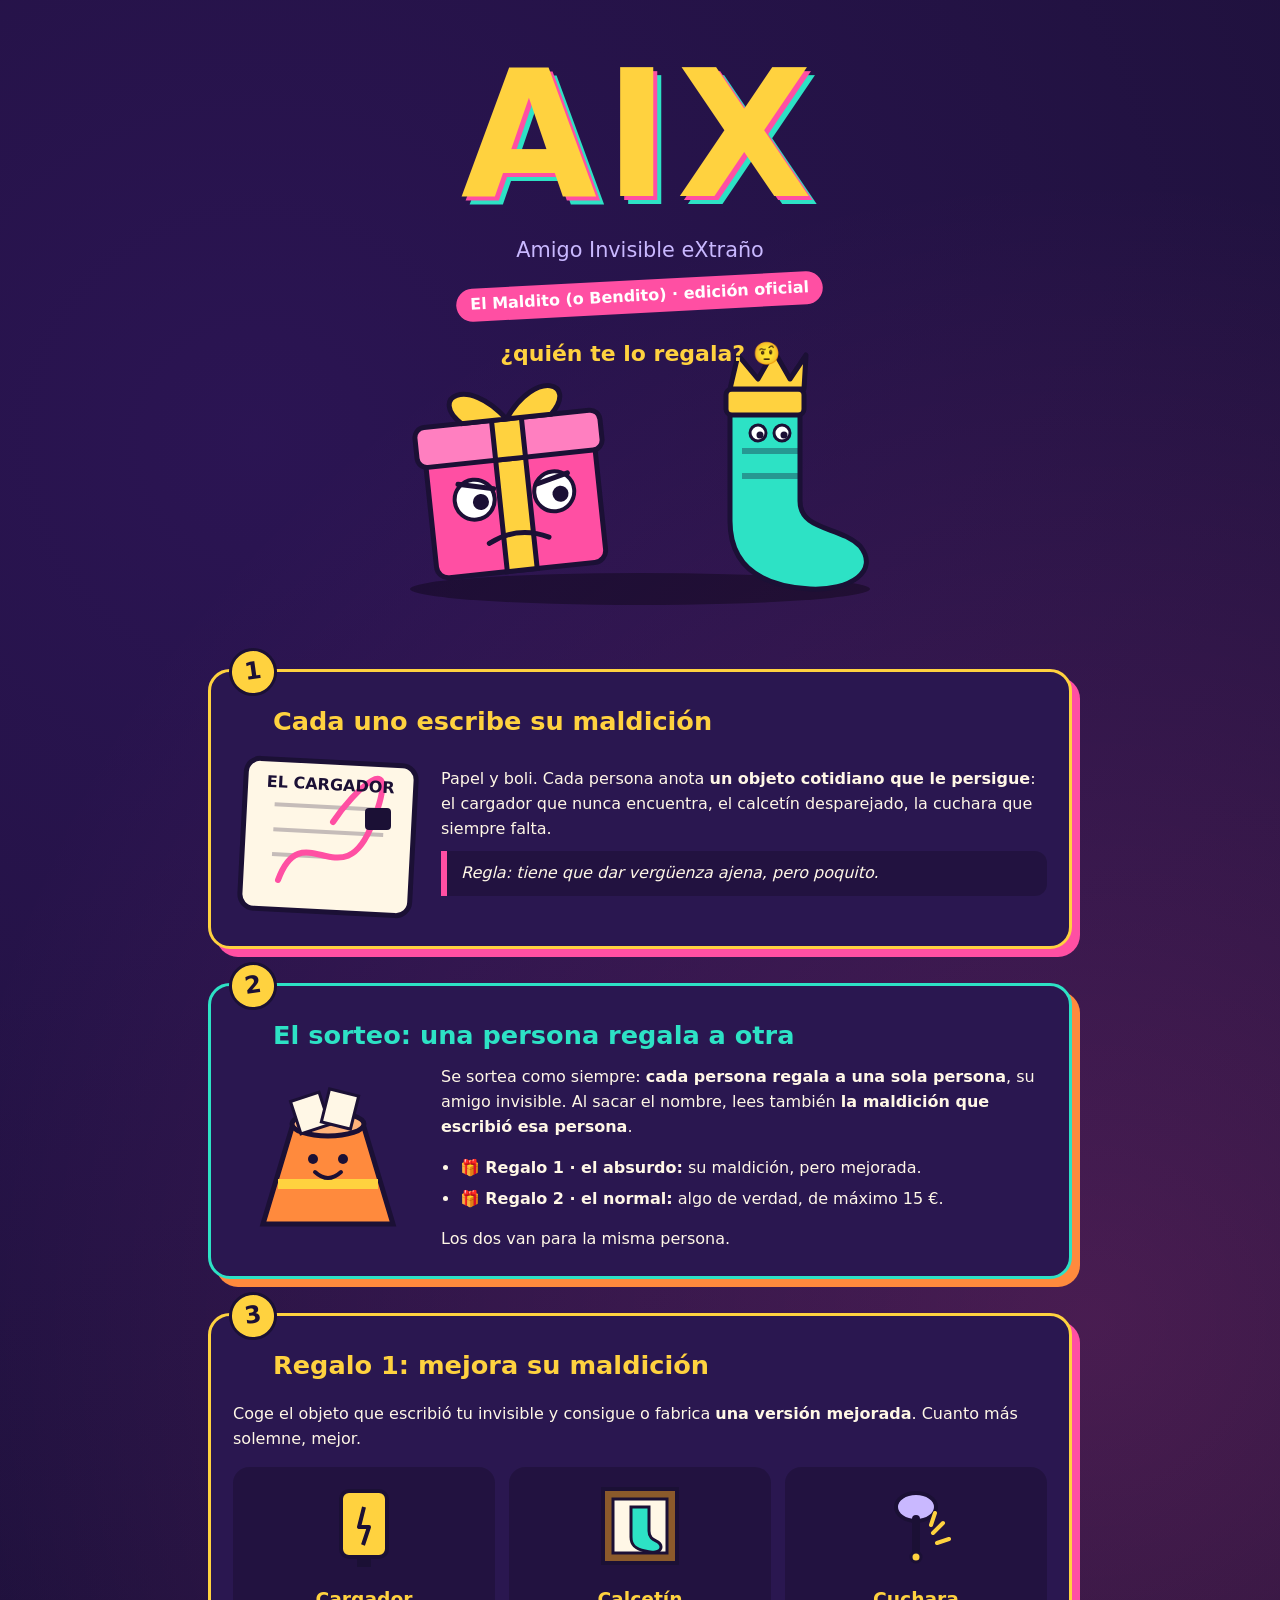
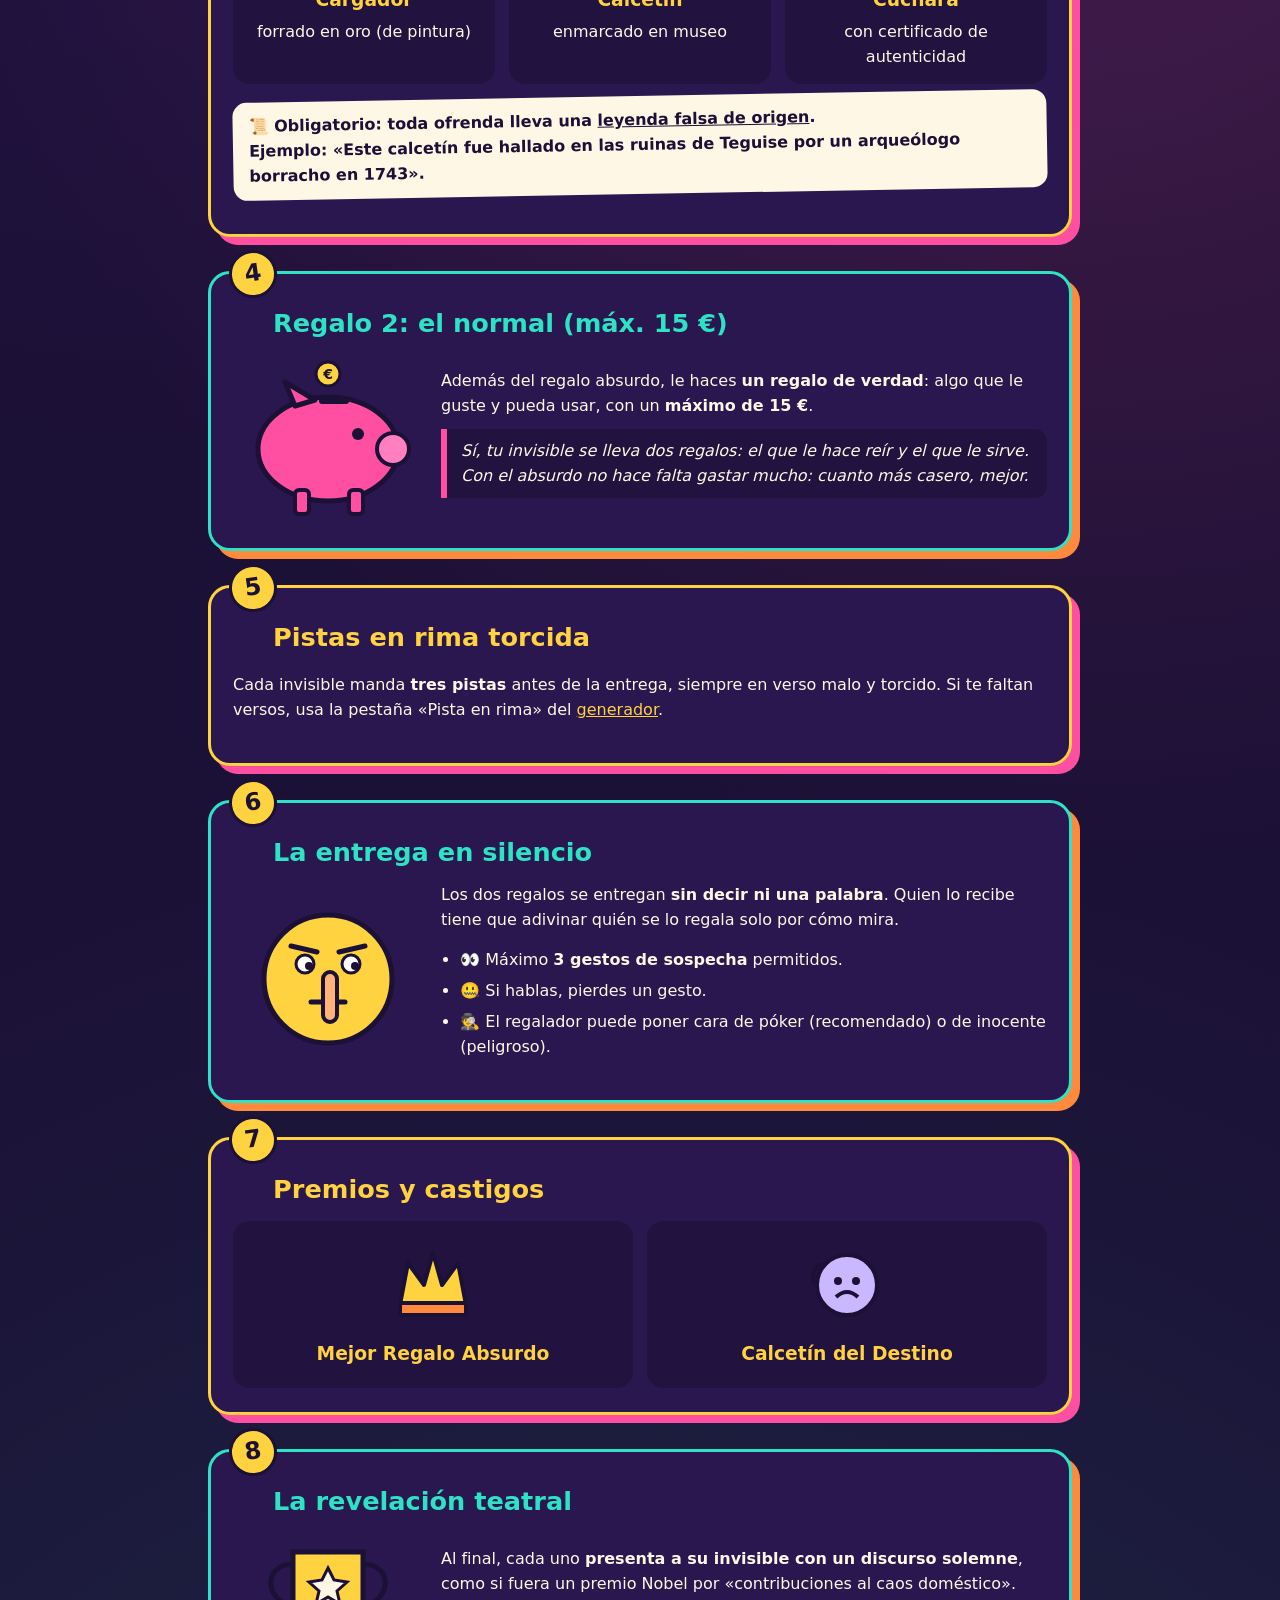
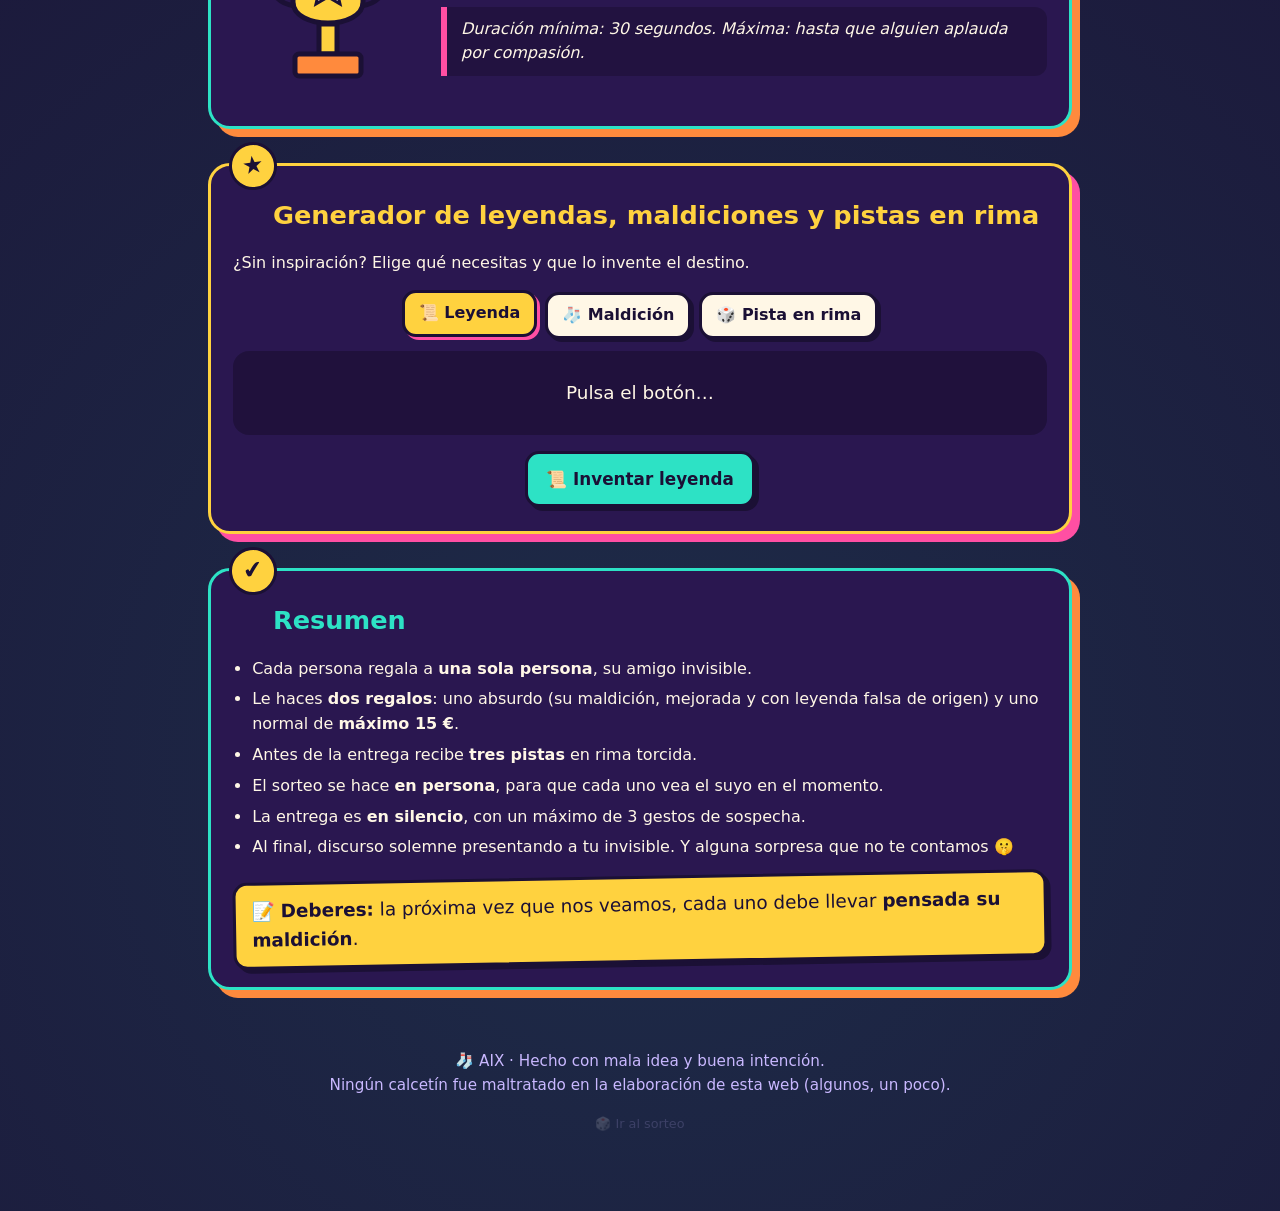
==== commit 0d9bc5a4: "Arreglar maquetación de leyenda/maldición y renombrar pestaña a «Pista en rima» Co-Authored-By: Clau" ====
--- a/index.html
+++ b/index.html
@@ -207,7 +207,7 @@
 <section>
   <div class="num">5</div>
   <h2>Pistas en rima torcida</h2>
-  <p>Cada invisible manda <b>tres pistas</b> antes de la entrega, siempre en verso malo y torcido. Si te faltan versos, usa la pestaña «Pista» del <a href="#generador" style="color:var(--yellow)">generador</a>.</p>
+  <p>Cada invisible manda <b>tres pistas</b> antes de la entrega, siempre en verso malo y torcido. Si te faltan versos, usa la pestaña «Pista en rima» del <a href="#generador" style="color:var(--yellow)">generador</a>.</p>
 </section>
 
 <!-- 6 -->
@@ -272,12 +272,12 @@
 <!-- Generador -->
 <section id="generador">
   <div class="num">★</div>
-  <h2>Generador de leyendas, maldiciones y pistas</h2>
+  <h2>Generador de leyendas, maldiciones y pistas en rima</h2>
   <p>¿Sin inspiración? Elige qué necesitas y que lo invente el destino.</p>
   <div class="tabs" role="tablist" aria-label="Qué inventar">
     <button class="tab" role="tab" id="tab-ley" aria-selected="true" data-k="ley">📜 Leyenda</button>
     <button class="tab" role="tab" id="tab-mal" aria-selected="false" data-k="mal">🧦 Maldición</button>
-    <button class="tab" role="tab" id="tab-pis" aria-selected="false" data-k="pis">🎲 Pista</button>
+    <button class="tab" role="tab" id="tab-pis" aria-selected="false" data-k="pis">🎲 Pista en rima</button>
   </div>
   <div class="gen" id="gen" role="tabpanel" aria-live="polite">Pulsa el botón…</div>
   <p style="text-align:center;margin-bottom:0"><button class="btn alt" id="btnGen">📜 Inventar leyenda</button></p>
@@ -340,7 +340,7 @@
   const MODES = {
     ley: { label:'📜 Inventar leyenda', cls:'alt', rhyme:false, make:() => `Este objeto fue hallado en <b>${pick(donde)}</b> por <b>${pick(quien)}</b> en <b>${pick(anio)}</b>. ${pick(extra)}` },
     mal: { label:'🧦 Inventar maldición', cls:'', rhyme:false, make:() => `Tu maldición es:<br><b>${nextIdea()}</b>` },
-    pis: { label:'🎲 Dame una pista', cls:'pk', rhyme:true, make:() => nextRima().replace(/&/g,'&amp;').replace(/</g,'&lt;') }
+    pis: { label:'🎲 Dame una pista en rima', cls:'pk', rhyme:true, make:() => nextRima().replace(/&/g,'&amp;').replace(/</g,'&lt;') }
   };
   const last = {};
   let mode = 'ley';
@@ -350,10 +350,10 @@
     btnGen.textContent = m.label; btnGen.className = 'btn ' + m.cls;
     gen.className = 'gen' + (m.rhyme ? ' rhyme' : '');
     gen.setAttribute('aria-labelledby', 'tab-' + k);
-    gen.innerHTML = last[k] || 'Pulsa el botón…';
+    gen.innerHTML = '<span>' + (last[k] || 'Pulsa el botón…') + '</span>';
   }
   tabs.forEach(t => t.addEventListener('click', () => setMode(t.dataset.k)));
-  btnGen.addEventListener('click', () => { last[mode] = MODES[mode].make(); gen.innerHTML = last[mode]; });
+  btnGen.addEventListener('click', () => { last[mode] = MODES[mode].make(); gen.innerHTML = '<span>' + last[mode] + '</span>'; });
   setMode('ley');
 </script>
 </body>
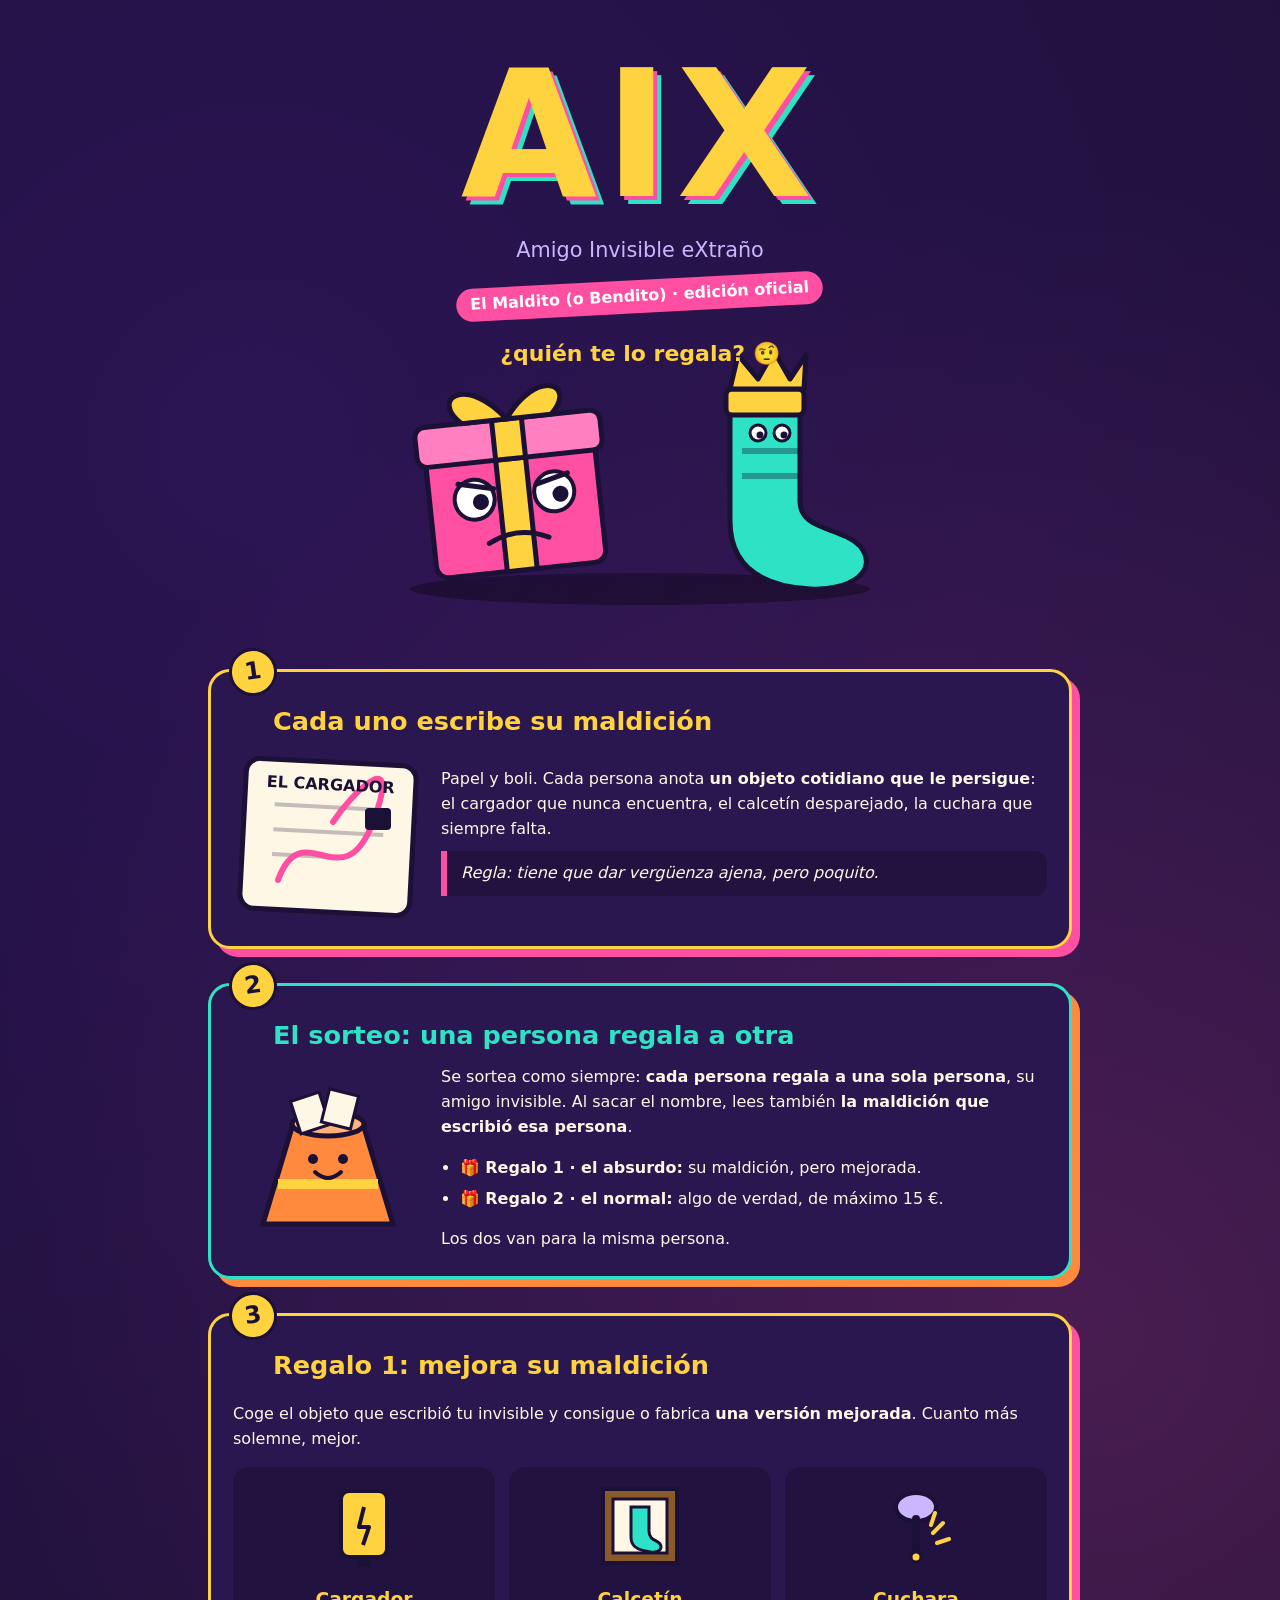
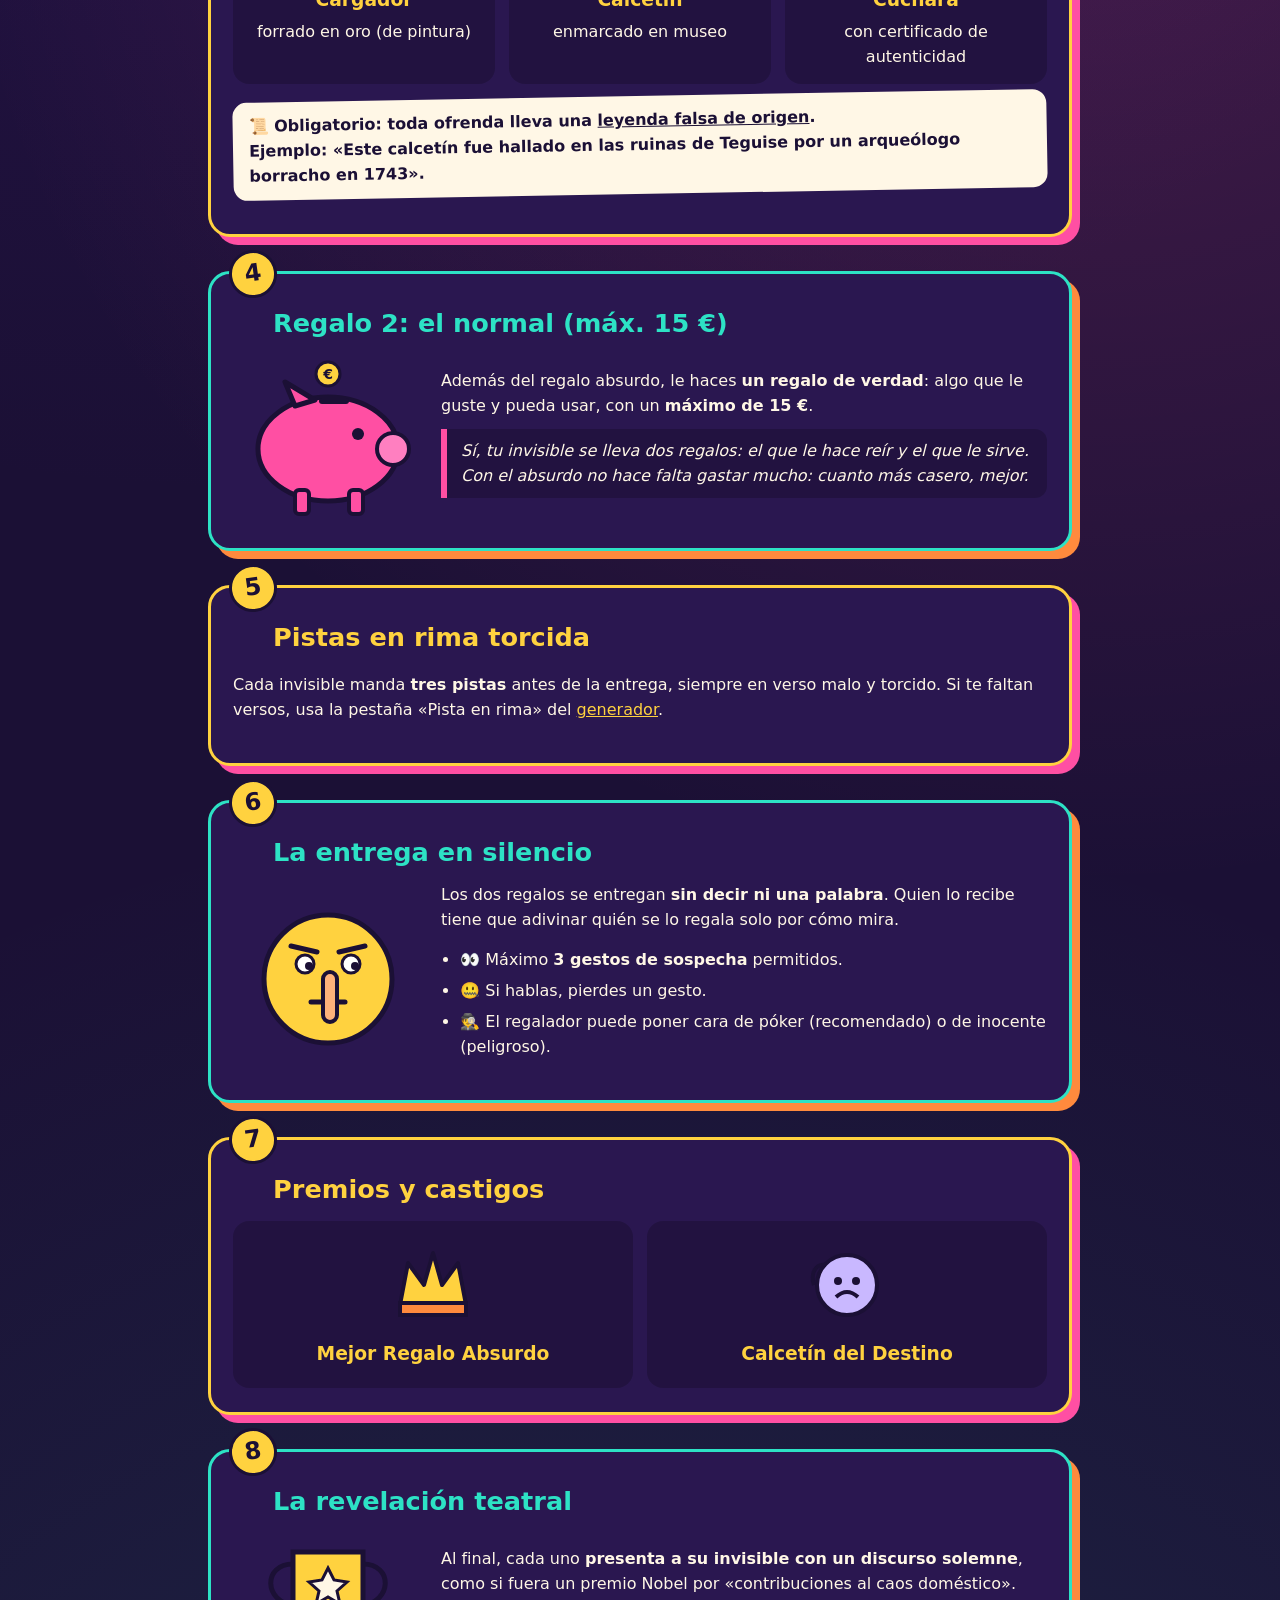
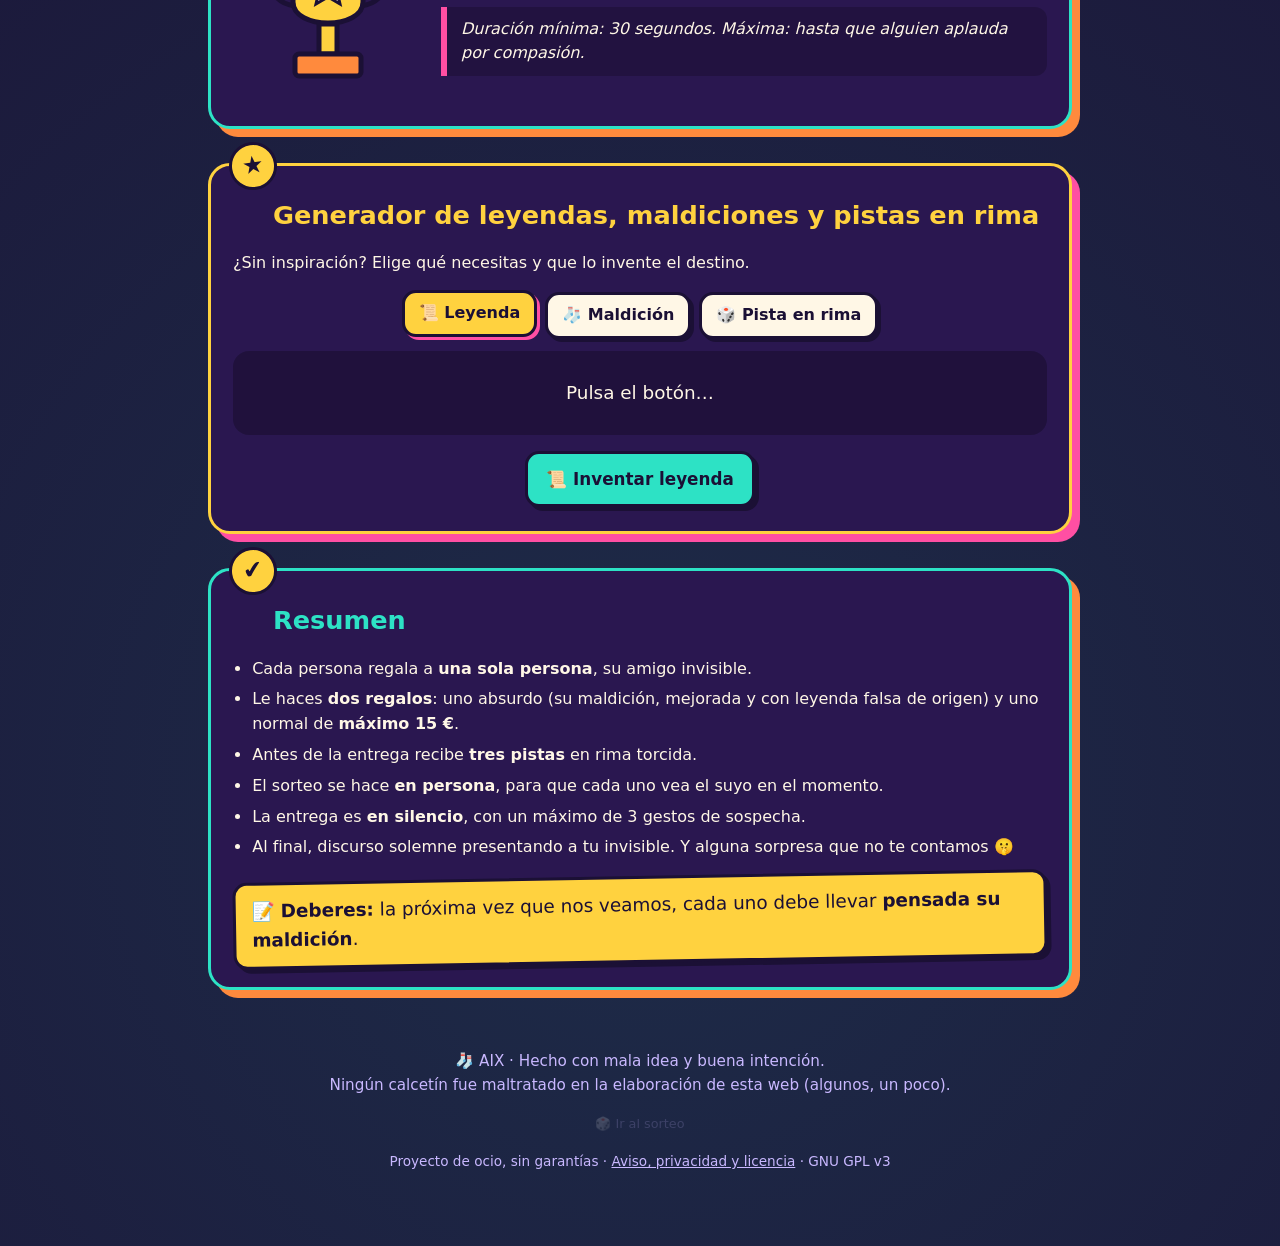
==== commit 028629a6: "Auditoría de seguridad: CSP estricta, sin scripts/estilos inline, validación del estado guardado, al" ====
--- a/index.html
+++ b/index.html
@@ -1,7 +1,10 @@
 <!doctype html>
+<!-- AIX · Amigo Invisible X — © 2026 xacoy — GNU GPL v3 (ver LICENSE). Sin garantías: ver aviso.html -->
 <html lang="es">
 <head>
 <meta charset="utf-8">
+<meta http-equiv="Content-Security-Policy" content="default-src 'none'; script-src 'self'; style-src 'self'; img-src 'self'; connect-src 'none'; font-src 'none'; media-src 'none'; object-src 'none'; frame-src 'none'; base-uri 'none'; form-action 'none'">
+<meta name="referrer" content="no-referrer">
 <meta name="viewport" content="width=device-width, initial-scale=1">
 <title>Amigo Invisible X</title>
 <link rel="icon" href="favicon.svg" type="image/svg+xml">
@@ -9,73 +12,15 @@
 <link rel="apple-touch-icon" href="apple-touch-icon.png">
 <meta name="theme-color" content="#1b1035">
 <meta name="description" content="AIX: el Amigo Invisible Maldito (o Bendito). Instrucciones oficiales de un ritual absurdo.">
-<style>
-  :root{
-    --bg:#1b1035; --bg2:#2a1750; --ink:#fff7e6; --muted:#c9b8ff;
-    --pink:#ff4fa3; --yellow:#ffd23f; --teal:#2de2c5; --orange:#ff8a3d;
-  }
-  *{box-sizing:border-box}
-  html{scroll-behavior:smooth}
-  body{
-    margin:0; font-family:"Trebuchet MS","Comic Sans MS",system-ui,sans-serif;
-    color:var(--ink); background:var(--bg);
-    background-image:radial-gradient(circle at 20% 10%,#4b1d8f55,transparent 40%),
-                     radial-gradient(circle at 85% 30%,#ff4fa333,transparent 35%),
-                     radial-gradient(circle at 50% 90%,#2de2c522,transparent 40%);
-    line-height:1.55;
-  }
-  .wrap{max-width:900px;margin:0 auto;padding:0 18px}
-  header{text-align:center;padding:48px 0 24px}
-  .logo{
-    font-size:clamp(5rem,22vw,11rem); font-weight:900; letter-spacing:.04em; margin:0; line-height:1;
-    color:var(--yellow); text-shadow:4px 4px 0 var(--pink),8px 8px 0 var(--teal);
-    display:inline-block; animation:wob 4s ease-in-out infinite;
-  }
-  @keyframes wob{0%,100%{transform:rotate(-2deg)}50%{transform:rotate(2deg)}}
-  .sub{font-size:1.3rem;color:var(--muted);margin:10px 0 0}
-  .tag{display:inline-block;background:var(--pink);color:#fff;padding:4px 14px;border-radius:99px;font-weight:700;transform:rotate(-3deg);margin-top:14px}
-  .hero svg{width:100%;max-width:560px;height:auto;margin:18px auto 0;display:block}
-  section{background:var(--bg2);border:3px solid var(--yellow);border-radius:22px;padding:24px 22px;margin:34px 0;
-          box-shadow:8px 8px 0 var(--pink);position:relative}
-  section:nth-of-type(even){border-color:var(--teal);box-shadow:8px 8px 0 var(--orange)}
-  .num{position:absolute;top:-24px;left:18px;background:var(--yellow);color:#1b1035;font-weight:900;font-size:1.5rem;
-       width:48px;height:48px;border-radius:50%;display:grid;place-items:center;border:3px solid #1b1035;transform:rotate(-8deg)}
-  h2{margin:6px 0 10px 40px;font-size:1.6rem;color:var(--yellow)}
-  section:nth-of-type(even) h2{color:var(--teal)}
-  .row{display:flex;gap:18px;align-items:center;flex-wrap:wrap}
-  .row svg{flex:0 0 190px;width:190px;height:auto}
-  .row .txt{flex:1 1 260px}
-  .quote{background:#00000033;border-left:6px solid var(--pink);padding:10px 14px;border-radius:0 12px 12px 0;font-style:italic;margin:10px 0}
-  ul{padding-left:1.2rem} li{margin:6px 0}
-  .legend{background:#fff7e6;color:#1b1035;border-radius:14px;padding:12px 16px;transform:rotate(-1deg);font-weight:700;margin-top:12px}
-  .btn{
-    font:inherit;font-weight:900;font-size:1.05rem;border:3px solid #1b1035;border-radius:14px;padding:12px 18px;cursor:pointer;
-    background:var(--yellow);color:#1b1035;box-shadow:4px 4px 0 #1b1035;transition:transform .1s
-  }
-  .btn:active{transform:translate(3px,3px);box-shadow:1px 1px 0 #1b1035}
-  .btn.alt{background:var(--teal)} .btn.pk{background:var(--pink);color:#fff}
-  .gen{background:#00000040;border-radius:16px;padding:16px;margin-top:12px;min-height:84px;font-size:1.15rem;display:flex;align-items:center;justify-content:center;text-align:center}
-  .gen b{color:var(--yellow)}
-  .gen.rhyme{white-space:pre-line}
-  .tabs{display:flex;gap:8px;flex-wrap:wrap;justify-content:center;margin:14px 0 0}
-  .tab{font:inherit;font-weight:900;font-size:1rem;border:3px solid #1b1035;border-radius:14px;padding:8px 14px;cursor:pointer;background:#fff7e6;color:#1b1035;box-shadow:3px 3px 0 #1b1035;transition:transform .1s}
-  .tab[aria-selected=true]{background:var(--yellow);box-shadow:3px 3px 0 var(--pink);transform:translateY(-2px)}
-  .tab:active{transform:translate(2px,2px);box-shadow:1px 1px 0 #1b1035}
-  .cols{display:grid;grid-template-columns:repeat(auto-fit,minmax(230px,1fr));gap:14px;margin-top:12px}
-  .card{background:#00000033;border-radius:16px;padding:14px;text-align:center}
-  .card svg{width:90px;height:90px}
-  .card h3{margin:6px 0;color:var(--yellow)}
-  .rhyme{font-size:1.1rem;text-align:center;white-space:pre-line}
-  .todo{background:var(--yellow);color:#1b1035;border:3px solid #1b1035;border-radius:14px;padding:12px 16px;margin-top:14px;font-size:1.15rem;transform:rotate(-1deg);box-shadow:4px 4px 0 #1b1035}
-  footer{text-align:center;color:var(--muted);padding:26px 0 60px;font-size:.95rem}
-  .sock{display:inline-block;animation:wob 2.5s ease-in-out infinite}
-  .secret{color:var(--muted);font-size:.8rem;text-decoration:none;opacity:.18;transition:opacity .25s;padding:6px 10px;border-radius:99px}
-  .secret:hover,.secret:focus-visible{opacity:1;background:var(--pink);color:#fff}
-  @media (prefers-reduced-motion:reduce){.logo,.sock{animation:none}}
-</style>
+<meta property="og:title" content="Amigo Invisible X">
+<meta property="og:description" content="El Amigo Invisible Maldito (o Bendito). Instrucciones oficiales de un ritual absurdo.">
+<meta property="og:type" content="website">
+<meta property="og:locale" content="es_ES">
+<link rel="stylesheet" href="index.css">
 </head>
 <body>
 <div class="wrap">
+<noscript><p class="noscript">Esta web necesita JavaScript activado para funcionar. No usa ningún servidor: todo ocurre en tu navegador.</p></noscript>
 
 <header class="hero">
   <h1 class="logo">AIX</h1>
@@ -207,7 +152,7 @@
 <section>
   <div class="num">5</div>
   <h2>Pistas en rima torcida</h2>
-  <p>Cada invisible manda <b>tres pistas</b> antes de la entrega, siempre en verso malo y torcido. Si te faltan versos, usa la pestaña «Pista en rima» del <a href="#generador" style="color:var(--yellow)">generador</a>.</p>
+  <p>Cada invisible manda <b>tres pistas</b> antes de la entrega, siempre en verso malo y torcido. Si te faltan versos, usa la pestaña «Pista en rima» del <a class="lnk" href="#generador">generador</a>.</p>
 </section>
 
 <!-- 6 -->
@@ -280,7 +225,7 @@
     <button class="tab" role="tab" id="tab-pis" aria-selected="false" data-k="pis">🎲 Pista en rima</button>
   </div>
   <div class="gen" id="gen" role="tabpanel" aria-live="polite">Pulsa el botón…</div>
-  <p style="text-align:center;margin-bottom:0"><button class="btn alt" id="btnGen">📜 Inventar leyenda</button></p>
+  <p class="center"><button class="btn alt" id="btnGen">📜 Inventar leyenda</button></p>
 </section>
 
 <!-- Resumen -->
@@ -302,59 +247,11 @@
   <span class="sock">🧦</span> AIX · Hecho con mala idea y buena intención.<br>
   Ningún calcetín fue maltratado en la elaboración de esta web (algunos, un poco).
   <p><a class="secret" href="sorteo.html" aria-label="Ir al sorteo" title="🤫">🎲 Ir al sorteo</a></p>
+  <p class="legal">Proyecto de ocio, sin garantías · <a href="aviso.html">Aviso, privacidad y licencia</a> · GNU GPL v3</p>
 </footer>
 </div>
 
 <script src="ideas.js"></script>
-<script>
-  const rimas = [
-    "Lo que te doy no es un bollo,\nni tampoco es un pimiento.\nSi lo adivinas, te adoro;\nsi no, me río un momento.",
-    "Tengo cara de inocente\ny manos de gran ladrón.\nTe regalo lo que odias,\npero con mucha pasión.",
-    "No soy tu madre ni tu tía,\npero te sigo la pista.\nSi te sientas en la silla,\nme verás con cara lista.",
-    "Una vez perdí un zapato\ny encontré una profecía:\nque tú vas a ser mi presa\nel día de la alegría.",
-    "Ni soy rojo, ni soy verde,\nni me gusta el champiñón.\nSi me miras fijamente,\nme pongo a hacer un montón.",
-    "Llevo un regalo escondido\nen el bolsillo del abrigo.\nSi me miras con sospecha,\nme río, pero no te digo.",
-    "No me busques en la lista,\nni me busques en la nube.\nSoy el que te mira raro\ncada vez que el turrón sube.",
-    "Ni soy ángel ni soy diablo,\nsoy un tipo con envoltorio.\nSi no adivinas mi nombre,\ntoca ir al laboratorio.",
-    "Una pista, dos pistas, tres:\nsoy de los que llegan tarde.\nSi me ves con cara rara,\nes que el regalo ya arde.",
-    "Tu maldición tiene dueño\ny ese dueño soy yo.\nLa mejoré con esmero,\nquién sabe si te gustó.",
-    "Me han dicho que soy discreto,\npero tiemblo al disimular.\nSi me ves sudar la frente,\nes que me quiero delatar.",
-    "Compré lo normal en rebajas\ny lo absurdo en el desván.\nDe tu cara al abrirlos\nme voy a reír de más.",
-    "Yo no sé de poesía,\npero sé de calcetines.\nSi me tocas, ten cuidado:\ntengo planes y tengo fines.",
-    "El que lee estas pistas\nya está metido en el lío.\nNo soy ni tu primo ni tu tío,\npero casi, ¡qué desvarío!",
-    "Con papel de regalo viejo\ny cinta de aquel verano,\nenvolveré tu maldición\ncon todo mi cariño insano.",
-    "Si tu regalo se mueve,\nno es magia, es mi sobrino.\nSi tu regalo huele raro,\nes mi estilo, es mi destino.",
-    "Voy vestido de misterio\ny calzado de ironía.\nTe regalo lo que sueñas\no lo que se me ocurría."
-  ];
-  const quien = ["un arqueólogo borracho","una monja con muy mala leche","un pirata jubilado","un cartero con superpoderes","un tío abuelo que nadie recuerda","una cabra con título universitario","un taxista que había leído demasiado","una abuela con un detector de metales","un mago retirado sin conejo","tres gaviotas con sombrero","un notario sin ganas de notariar","el conserje del edificio de enfrente","un vendedor de enciclopedias muy convincente","un grupo de turistas perdidos"];
-  const donde = ["las ruinas de Teguise","un contenedor de Santa Cruz","la cima del Teide a las 3 de la mañana","el fondo de un baúl de 1743","una gasolinera de Fuerteventura","debajo de un sofá en La Laguna","el buzón de una casa deshabitada","un ascensor averiado de un hotel de Benidorm","la sala de espera de un dentista","un mercadillo a las seis de la mañana","el maletero de un coche abandonado","el tejado de una iglesia","un faro en pleno temporal","el baño de un bar sin nombre"];
-  const anio  = ["1743","1812","1969","el año 3000","el verano de 1987","un martes cualquiera","el invierno de 1923","la noche de San Juan de 1999","hace tres lunes","el día que se cayó internet","poco antes del Big Bang"];
-  const extra = ["Desde entonces trae mala suerte… pero solo los jueves.","Se dice que habla en sueños.","Fue tasado por un experto que salió corriendo.","Su dueño anterior desapareció sin dejar rastro (se fue de vacaciones).","Está maldito, pero con garantía de dos años.","Lo guardaron en una vitrina y la vitrina huyó.","Quien lo toca estornuda tres veces seguidas.","Cada luna llena cambia de color, pero nadie lo ha visto.","Los expertos lo declararon «inclasificable» y se fueron a comer.","Si lo agitas, suena a una versión de Bonanza.","Tiene tres propietarios anteriores y los tres lo negaron."];
-  const pick = a => a[Math.floor(Math.random()*a.length)];
-  const gen = document.getElementById('gen'), btnGen = document.getElementById('btnGen');
-  const tabs = [...document.querySelectorAll('.tab')];
-  const ideas = window.AIX_IDEAS || [];
-  const shuffle = a => { a = a.slice(); for (let i=a.length-1;i>0;i--){ const j=Math.floor(Math.random()*(i+1)); [a[i],a[j]]=[a[j],a[i]]; } return a; };
-  const deck = (arr) => { let d = []; return () => { if (!d.length) d = shuffle(arr); return d.pop(); }; };
-  const nextRima = deck(rimas), nextIdea = deck(ideas);
-  const MODES = {
-    ley: { label:'📜 Inventar leyenda', cls:'alt', rhyme:false, make:() => `Este objeto fue hallado en <b>${pick(donde)}</b> por <b>${pick(quien)}</b> en <b>${pick(anio)}</b>. ${pick(extra)}` },
-    mal: { label:'🧦 Inventar maldición', cls:'', rhyme:false, make:() => `Tu maldición es:<br><b>${nextIdea()}</b>` },
-    pis: { label:'🎲 Dame una pista en rima', cls:'pk', rhyme:true, make:() => nextRima().replace(/&/g,'&amp;').replace(/</g,'&lt;') }
-  };
-  const last = {};
-  let mode = 'ley';
-  function setMode(k){
-    mode = k; const m = MODES[k];
-    tabs.forEach(t => t.setAttribute('aria-selected', t.dataset.k === k ? 'true' : 'false'));
-    btnGen.textContent = m.label; btnGen.className = 'btn ' + m.cls;
-    gen.className = 'gen' + (m.rhyme ? ' rhyme' : '');
-    gen.setAttribute('aria-labelledby', 'tab-' + k);
-    gen.innerHTML = '<span>' + (last[k] || 'Pulsa el botón…') + '</span>';
-  }
-  tabs.forEach(t => t.addEventListener('click', () => setMode(t.dataset.k)));
-  btnGen.addEventListener('click', () => { last[mode] = MODES[mode].make(); gen.innerHTML = '<span>' + last[mode] + '</span>'; });
-  setMode('ley');
-</script>
+<script src="index.js"></script>
 </body>
 </html>
--- a/index.css
+++ b/index.css
@@ -0,0 +1,68 @@
+/* AIX · Amigo Invisible X — © 2026 xacoy — GNU GPL v3 (ver LICENSE) */
+  :root{
+    --bg:#1b1035; --bg2:#2a1750; --ink:#fff7e6; --muted:#c9b8ff;
+    --pink:#ff4fa3; --yellow:#ffd23f; --teal:#2de2c5; --orange:#ff8a3d;
+  }
+  *{box-sizing:border-box}
+  html{scroll-behavior:smooth}
+  body{
+    margin:0; font-family:"Trebuchet MS","Comic Sans MS",system-ui,sans-serif;
+    color:var(--ink); background:var(--bg);
+    background-image:radial-gradient(circle at 20% 10%,#4b1d8f55,transparent 40%),
+                     radial-gradient(circle at 85% 30%,#ff4fa333,transparent 35%),
+                     radial-gradient(circle at 50% 90%,#2de2c522,transparent 40%);
+    line-height:1.55;
+  }
+  .wrap{max-width:900px;margin:0 auto;padding:0 18px}
+  header{text-align:center;padding:48px 0 24px}
+  .logo{
+    font-size:clamp(5rem,22vw,11rem); font-weight:900; letter-spacing:.04em; margin:0; line-height:1;
+    color:var(--yellow); text-shadow:4px 4px 0 var(--pink),8px 8px 0 var(--teal);
+    display:inline-block; animation:wob 4s ease-in-out infinite;
+  }
+  @keyframes wob{0%,100%{transform:rotate(-2deg)}50%{transform:rotate(2deg)}}
+  .sub{font-size:1.3rem;color:var(--muted);margin:10px 0 0}
+  .tag{display:inline-block;background:var(--pink);color:#fff;padding:4px 14px;border-radius:99px;font-weight:700;transform:rotate(-3deg);margin-top:14px}
+  .hero svg{width:100%;max-width:560px;height:auto;margin:18px auto 0;display:block}
+  section{background:var(--bg2);border:3px solid var(--yellow);border-radius:22px;padding:24px 22px;margin:34px 0;
+          box-shadow:8px 8px 0 var(--pink);position:relative}
+  section:nth-of-type(even){border-color:var(--teal);box-shadow:8px 8px 0 var(--orange)}
+  .num{position:absolute;top:-24px;left:18px;background:var(--yellow);color:#1b1035;font-weight:900;font-size:1.5rem;
+       width:48px;height:48px;border-radius:50%;display:grid;place-items:center;border:3px solid #1b1035;transform:rotate(-8deg)}
+  h2{margin:6px 0 10px 40px;font-size:1.6rem;color:var(--yellow)}
+  section:nth-of-type(even) h2{color:var(--teal)}
+  .row{display:flex;gap:18px;align-items:center;flex-wrap:wrap}
+  .row svg{flex:0 0 190px;width:190px;height:auto}
+  .row .txt{flex:1 1 260px}
+  .quote{background:#00000033;border-left:6px solid var(--pink);padding:10px 14px;border-radius:0 12px 12px 0;font-style:italic;margin:10px 0}
+  ul{padding-left:1.2rem} li{margin:6px 0}
+  .legend{background:#fff7e6;color:#1b1035;border-radius:14px;padding:12px 16px;transform:rotate(-1deg);font-weight:700;margin-top:12px}
+  .btn{
+    font:inherit;font-weight:900;font-size:1.05rem;border:3px solid #1b1035;border-radius:14px;padding:12px 18px;cursor:pointer;
+    background:var(--yellow);color:#1b1035;box-shadow:4px 4px 0 #1b1035;transition:transform .1s
+  }
+  .btn:active{transform:translate(3px,3px);box-shadow:1px 1px 0 #1b1035}
+  .btn.alt{background:var(--teal)} .btn.pk{background:var(--pink);color:#fff}
+  .gen{background:#00000040;border-radius:16px;padding:16px;margin-top:12px;min-height:84px;font-size:1.15rem;display:flex;align-items:center;justify-content:center;text-align:center}
+  .gen b{color:var(--yellow)}
+  .gen.rhyme{white-space:pre-line}
+  .tabs{display:flex;gap:8px;flex-wrap:wrap;justify-content:center;margin:14px 0 0}
+  .tab{font:inherit;font-weight:900;font-size:1rem;border:3px solid #1b1035;border-radius:14px;padding:8px 14px;cursor:pointer;background:#fff7e6;color:#1b1035;box-shadow:3px 3px 0 #1b1035;transition:transform .1s}
+  .tab[aria-selected=true]{background:var(--yellow);box-shadow:3px 3px 0 var(--pink);transform:translateY(-2px)}
+  .tab:active{transform:translate(2px,2px);box-shadow:1px 1px 0 #1b1035}
+  .cols{display:grid;grid-template-columns:repeat(auto-fit,minmax(230px,1fr));gap:14px;margin-top:12px}
+  .card{background:#00000033;border-radius:16px;padding:14px;text-align:center}
+  .card svg{width:90px;height:90px}
+  .card h3{margin:6px 0;color:var(--yellow)}
+  .rhyme{font-size:1.1rem;text-align:center;white-space:pre-line}
+  .todo{background:var(--yellow);color:#1b1035;border:3px solid #1b1035;border-radius:14px;padding:12px 16px;margin-top:14px;font-size:1.15rem;transform:rotate(-1deg);box-shadow:4px 4px 0 #1b1035}
+  footer{text-align:center;color:var(--muted);padding:26px 0 60px;font-size:.95rem}
+  .sock{display:inline-block;animation:wob 2.5s ease-in-out infinite}
+  .secret{color:var(--muted);font-size:.8rem;text-decoration:none;opacity:.18;transition:opacity .25s;padding:6px 10px;border-radius:99px}
+  .secret:hover,.secret:focus-visible{opacity:1;background:var(--pink);color:#fff}
+  @media (prefers-reduced-motion:reduce){.logo,.sock{animation:none}}
+.noscript{background:var(--yellow);color:#1b1035;border:3px solid #1b1035;border-radius:14px;padding:12px 16px;margin:18px 0;font-weight:700}
+.lnk{color:var(--yellow)}
+.center{text-align:center;margin-bottom:0}
+.legal{font-size:.85rem;margin-top:10px}
+.legal a{color:var(--muted)}
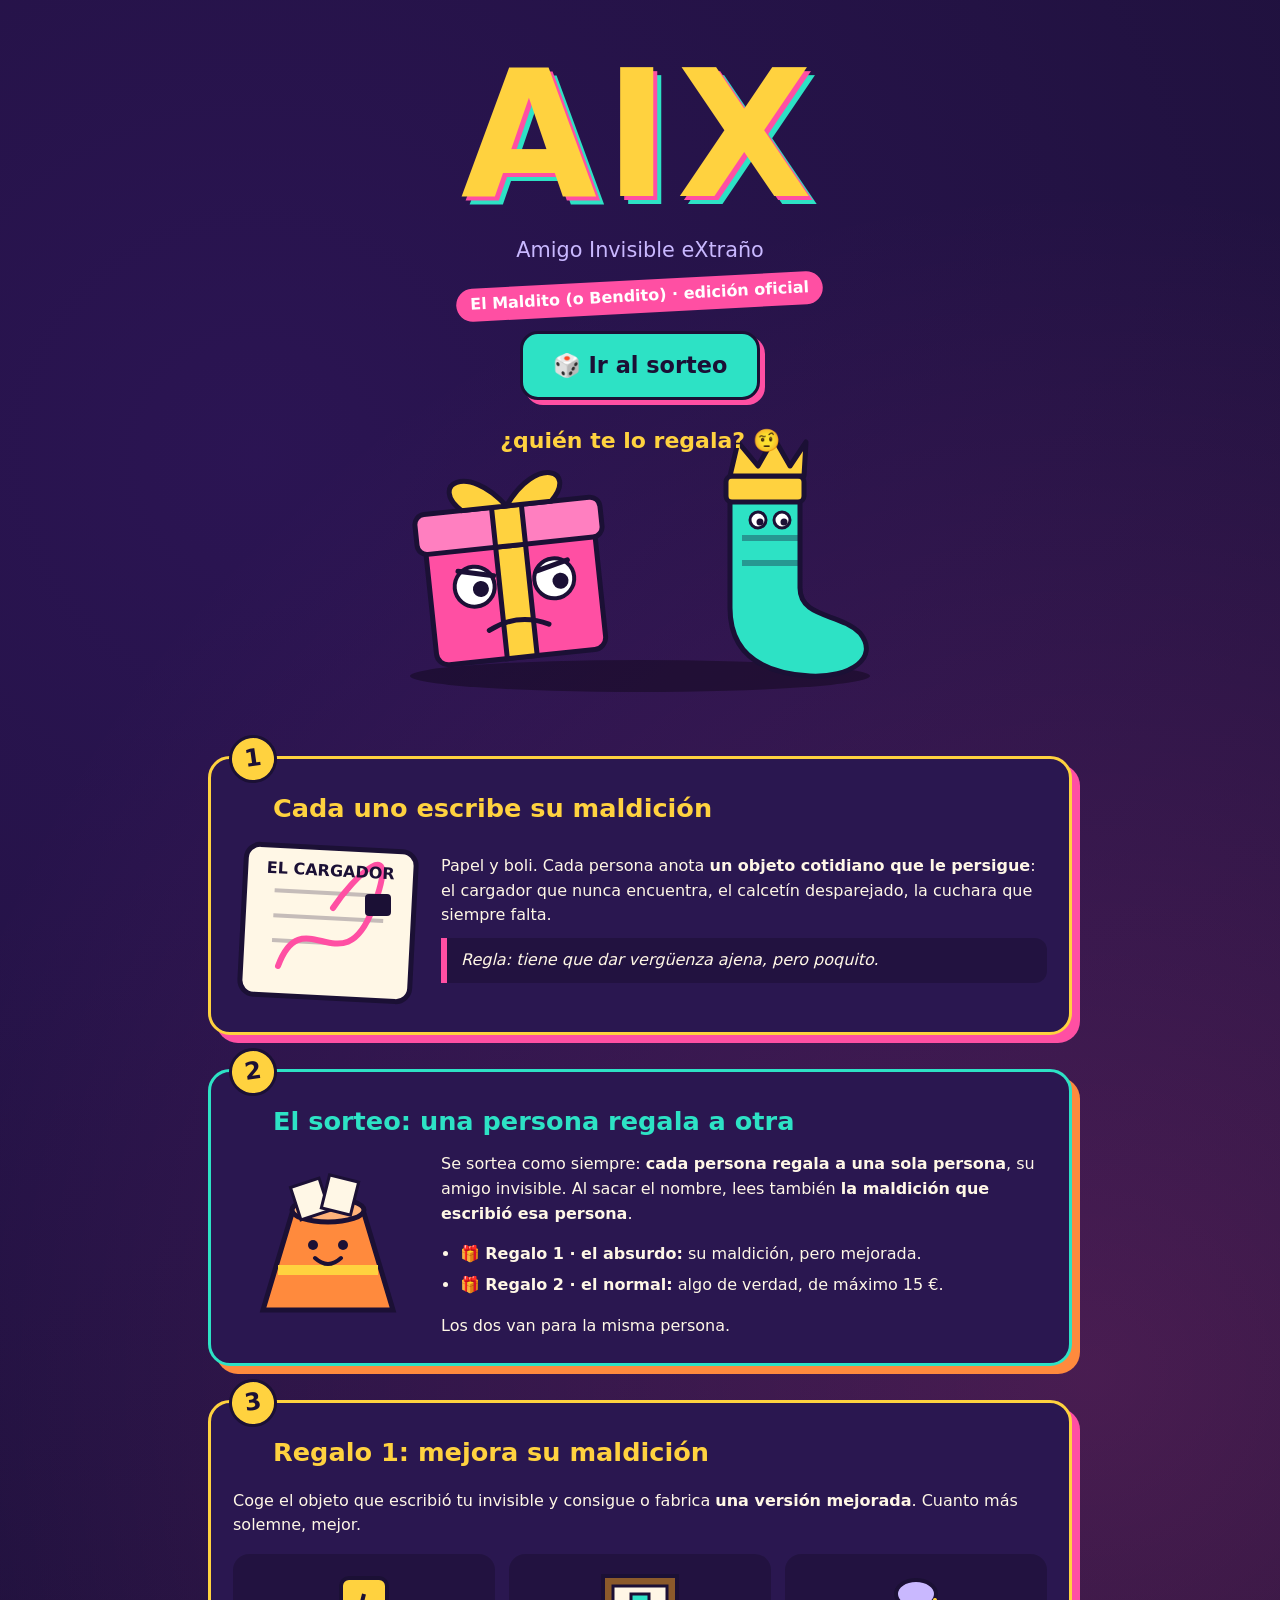
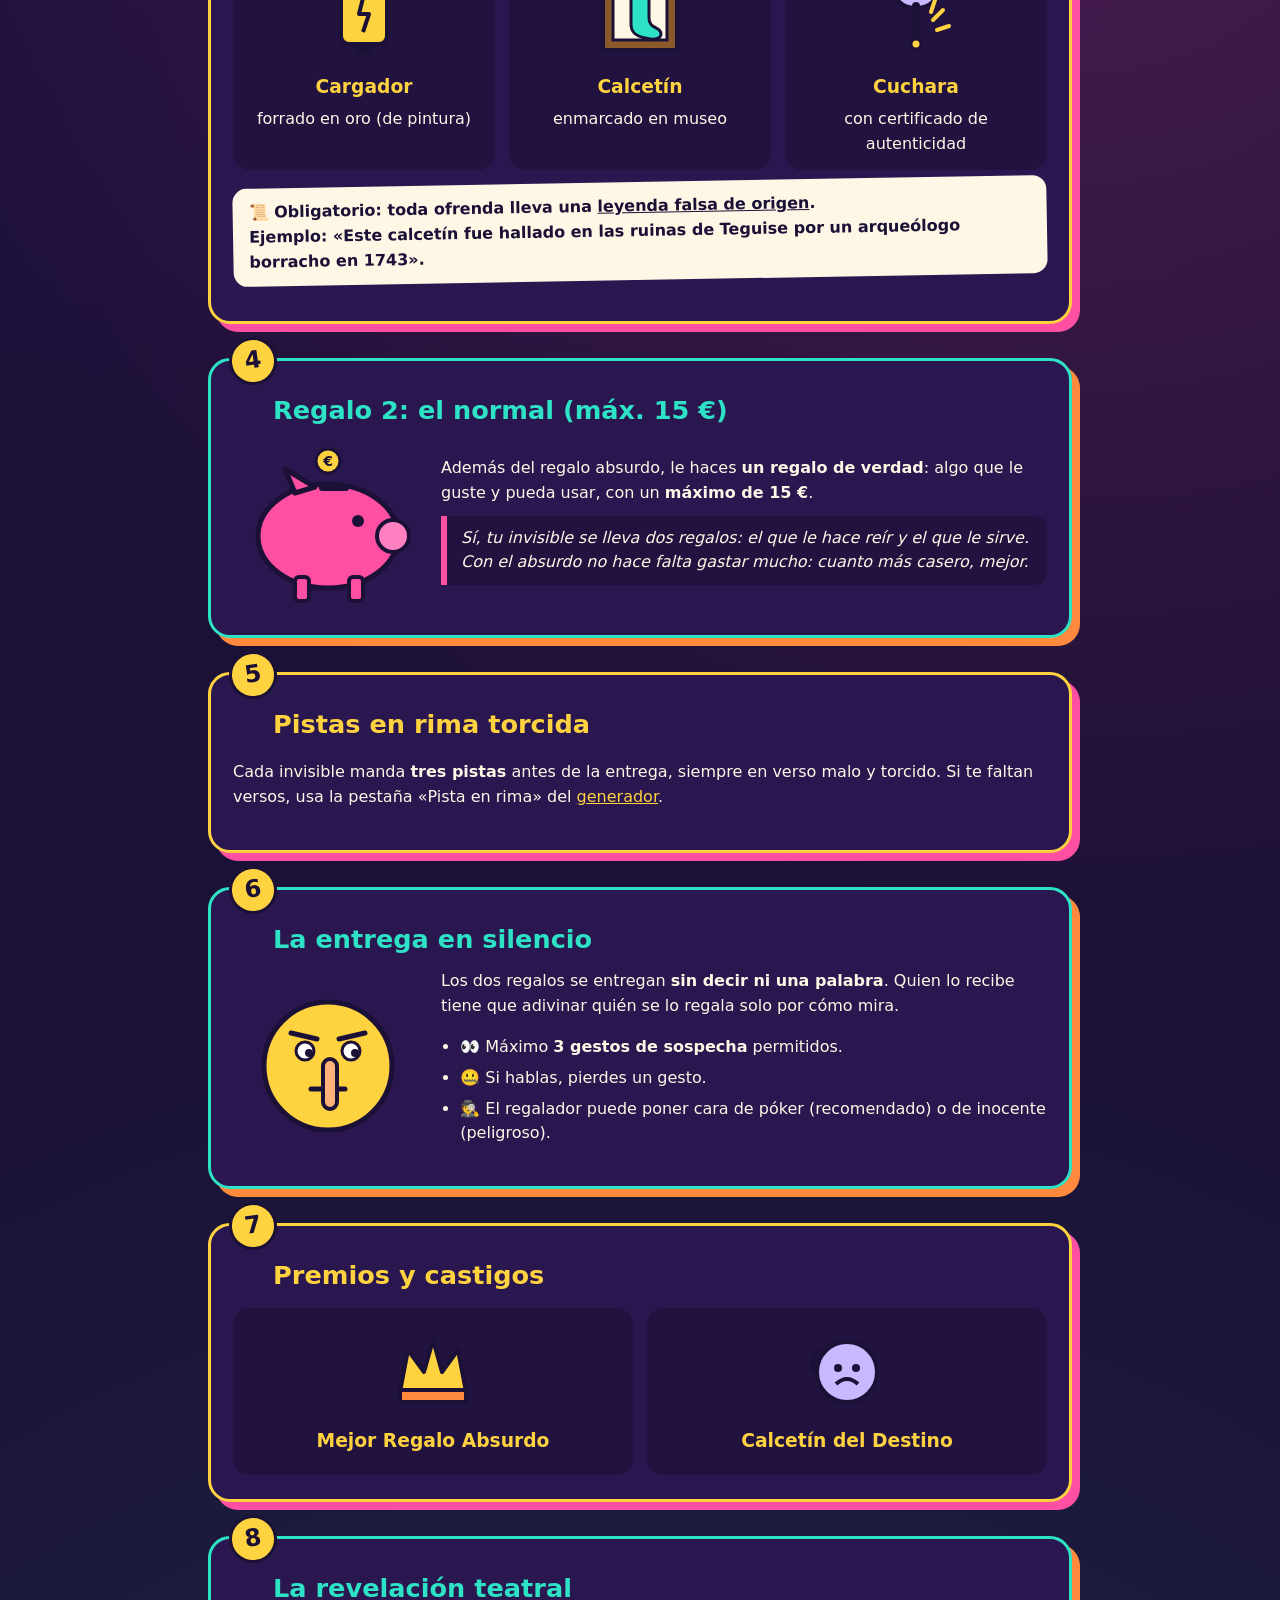
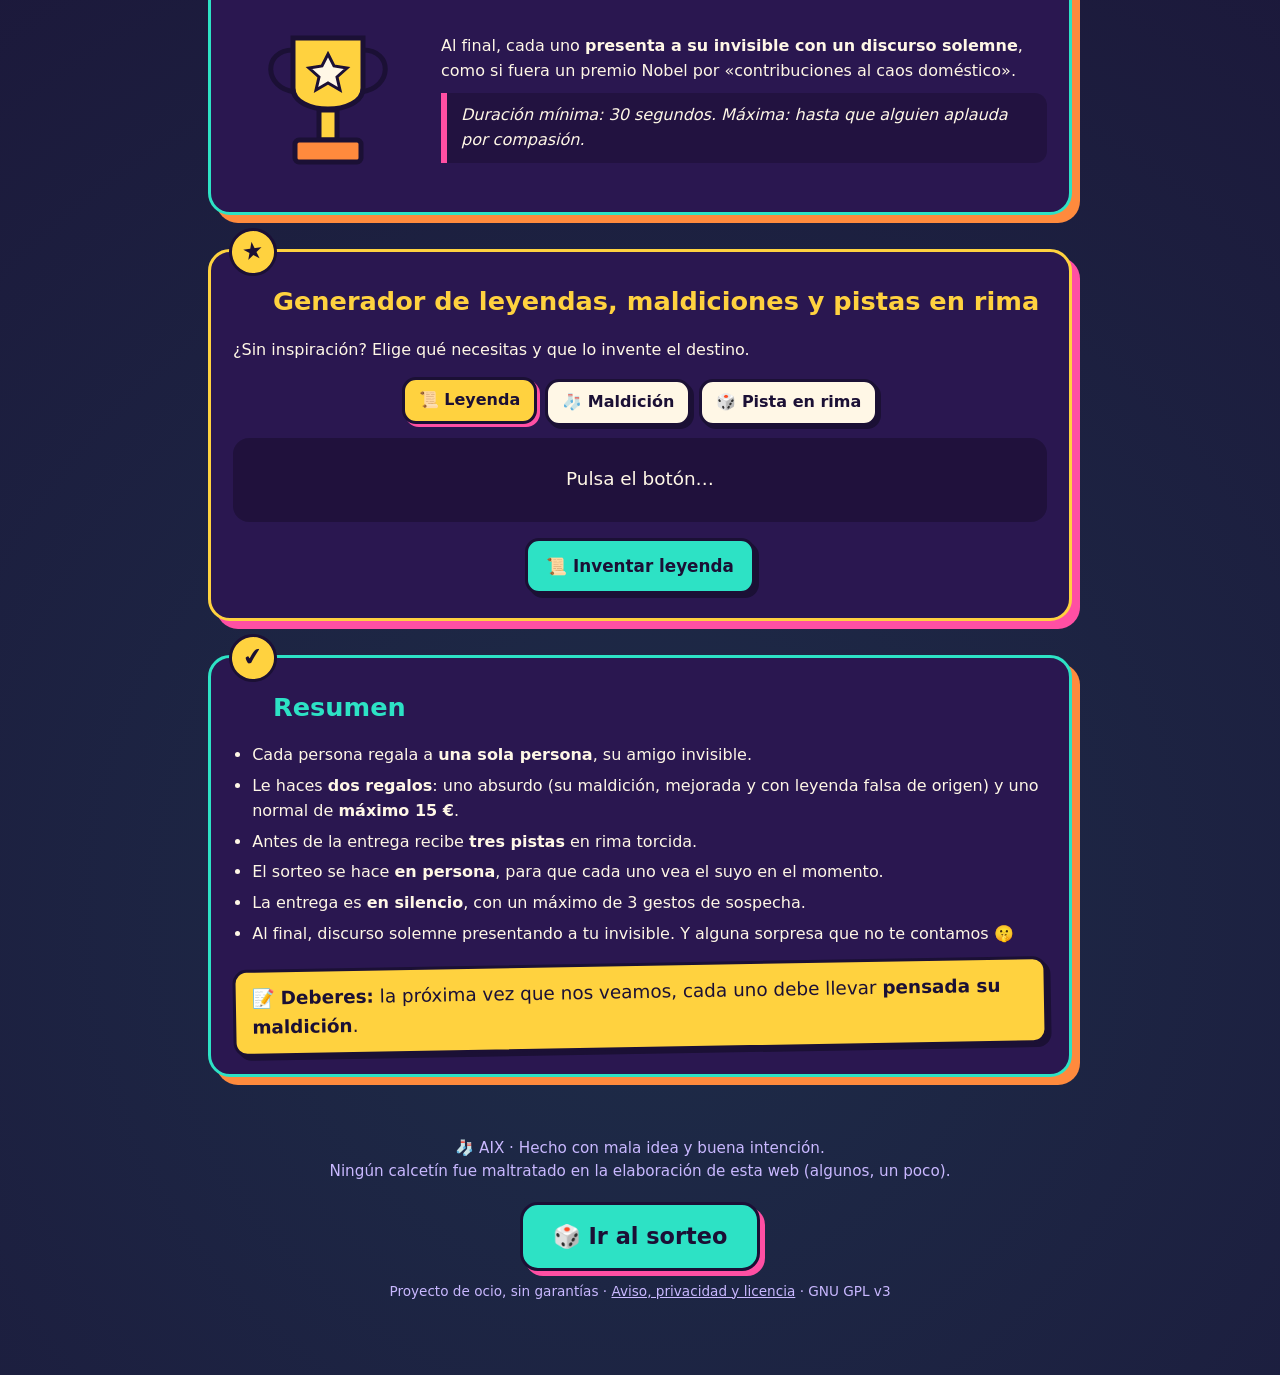
==== commit 2fff4929: "Botón «Ir al sorteo» bien visible en la cabecera y en el pie Co-Authored-By: Claude Sonnet 5.5 <nore" ====
--- a/index.html
+++ b/index.html
@@ -26,6 +26,7 @@
   <h1 class="logo">AIX</h1>
   <p class="sub">Amigo Invisible eXtraño</p>
   <span class="tag">El Maldito (o Bendito) · edición oficial</span>
+  <p class="cta-wrap"><a class="cta" href="sorteo.html">🎲 Ir al sorteo</a></p>
 
   <!-- Dibujo: regalo con ojos y calcetín con corona -->
   <svg viewBox="0 0 560 280" role="img" aria-label="Un regalo con ojos sospechosos mira a un calcetín con corona">
@@ -246,7 +247,7 @@
 <footer>
   <span class="sock">🧦</span> AIX · Hecho con mala idea y buena intención.<br>
   Ningún calcetín fue maltratado en la elaboración de esta web (algunos, un poco).
-  <p><a class="secret" href="sorteo.html" aria-label="Ir al sorteo" title="🤫">🎲 Ir al sorteo</a></p>
+  <p class="cta-wrap"><a class="cta" href="sorteo.html">🎲 Ir al sorteo</a></p>
   <p class="legal">Proyecto de ocio, sin garantías · <a href="aviso.html">Aviso, privacidad y licencia</a> · GNU GPL v3</p>
 </footer>
 </div>
--- a/index.css
+++ b/index.css
@@ -58,8 +58,12 @@
   .todo{background:var(--yellow);color:#1b1035;border:3px solid #1b1035;border-radius:14px;padding:12px 16px;margin-top:14px;font-size:1.15rem;transform:rotate(-1deg);box-shadow:4px 4px 0 #1b1035}
   footer{text-align:center;color:var(--muted);padding:26px 0 60px;font-size:.95rem}
   .sock{display:inline-block;animation:wob 2.5s ease-in-out infinite}
-  .secret{color:var(--muted);font-size:.8rem;text-decoration:none;opacity:.18;transition:opacity .25s;padding:6px 10px;border-radius:99px}
-  .secret:hover,.secret:focus-visible{opacity:1;background:var(--pink);color:#fff}
+  .cta-wrap{text-align:center;margin:18px 0 6px}
+  .cta{display:inline-block;background:var(--teal);color:#1b1035;text-decoration:none;font-weight:900;font-size:1.4rem;padding:14px 30px;border:3px solid #1b1035;border-radius:18px;box-shadow:5px 5px 0 var(--pink);transition:transform .1s;animation:pulse 2.2s ease-in-out infinite}
+  .cta:hover,.cta:focus-visible{background:var(--yellow);transform:translateY(-2px) scale(1.04);outline:none}
+  .cta:active{transform:translate(3px,3px);box-shadow:1px 1px 0 var(--pink)}
+  @keyframes pulse{0%,100%{box-shadow:5px 5px 0 var(--pink)}50%{box-shadow:5px 5px 0 var(--pink),0 0 0 8px #2de2c544}}
+  @media (prefers-reduced-motion:reduce){.cta{animation:none}}
   @media (prefers-reduced-motion:reduce){.logo,.sock{animation:none}}
 .noscript{background:var(--yellow);color:#1b1035;border:3px solid #1b1035;border-radius:14px;padding:12px 16px;margin:18px 0;font-weight:700}
 .lnk{color:var(--yellow)}
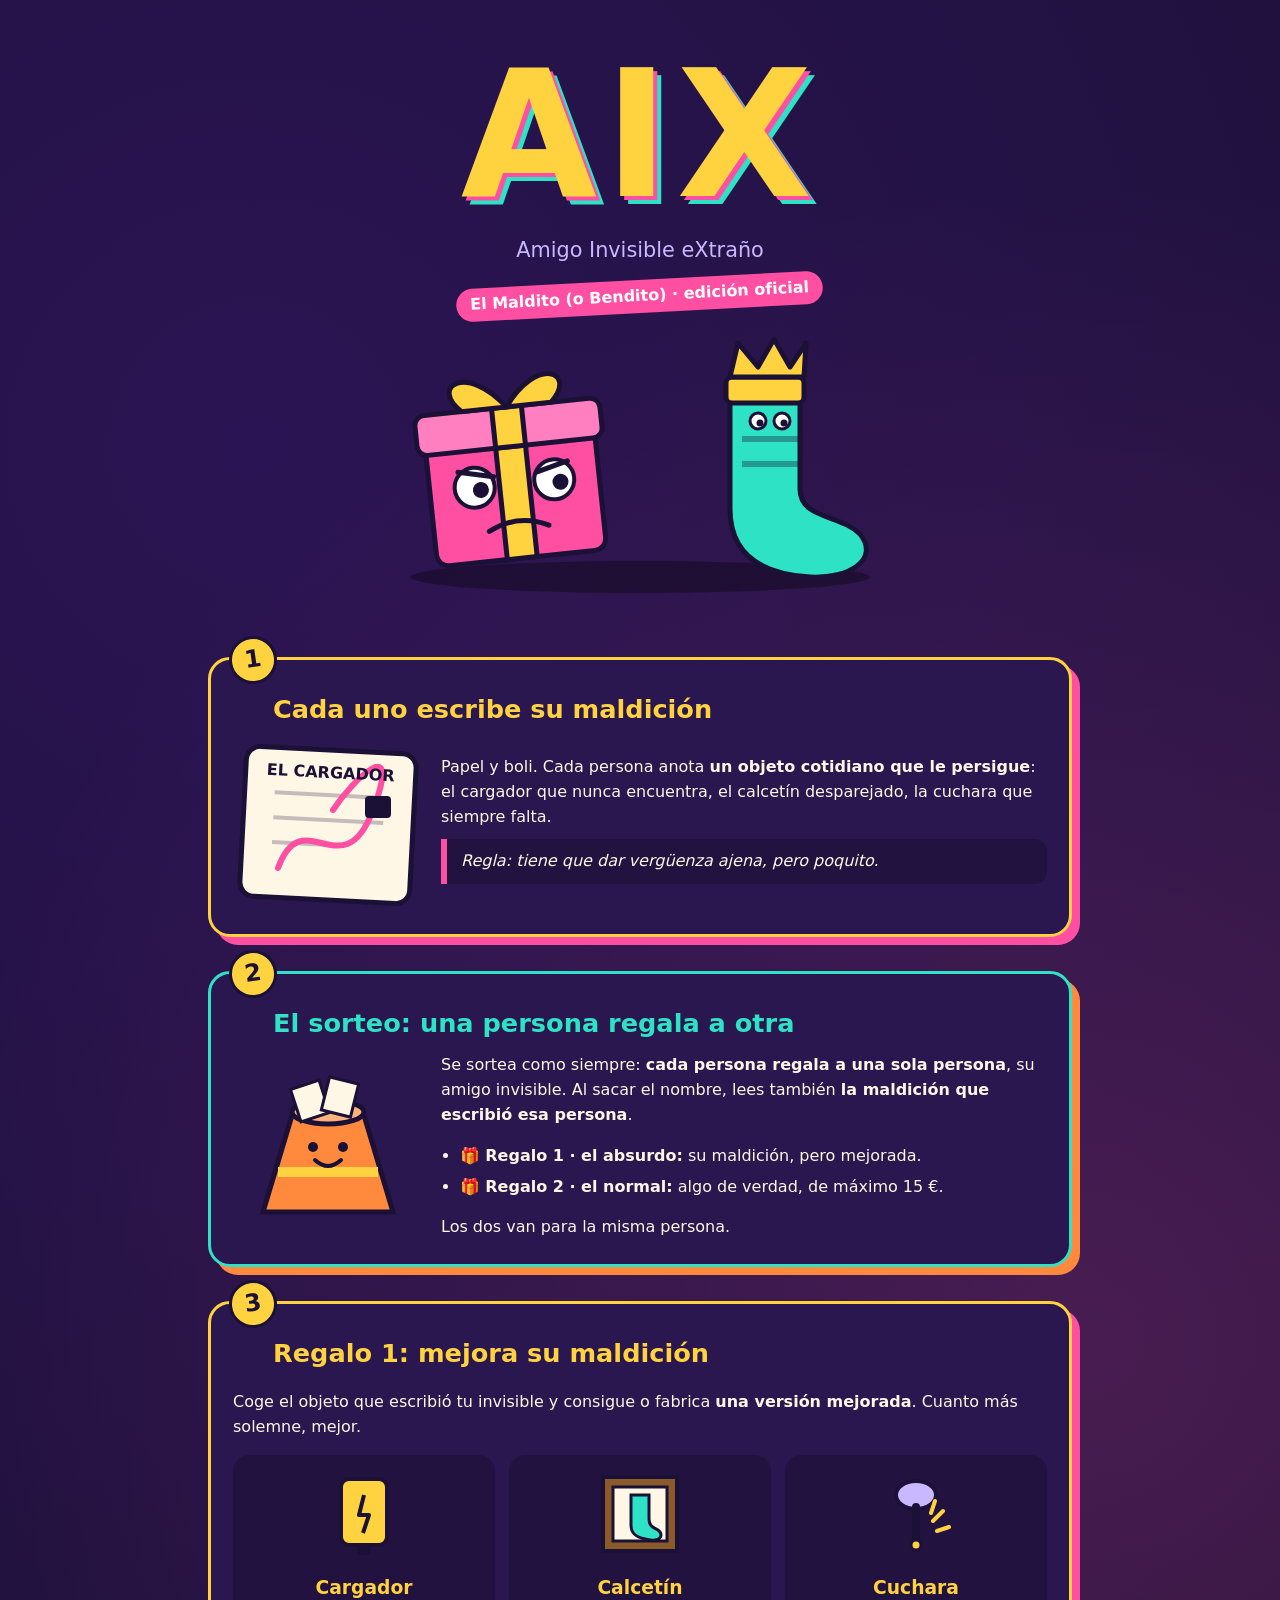
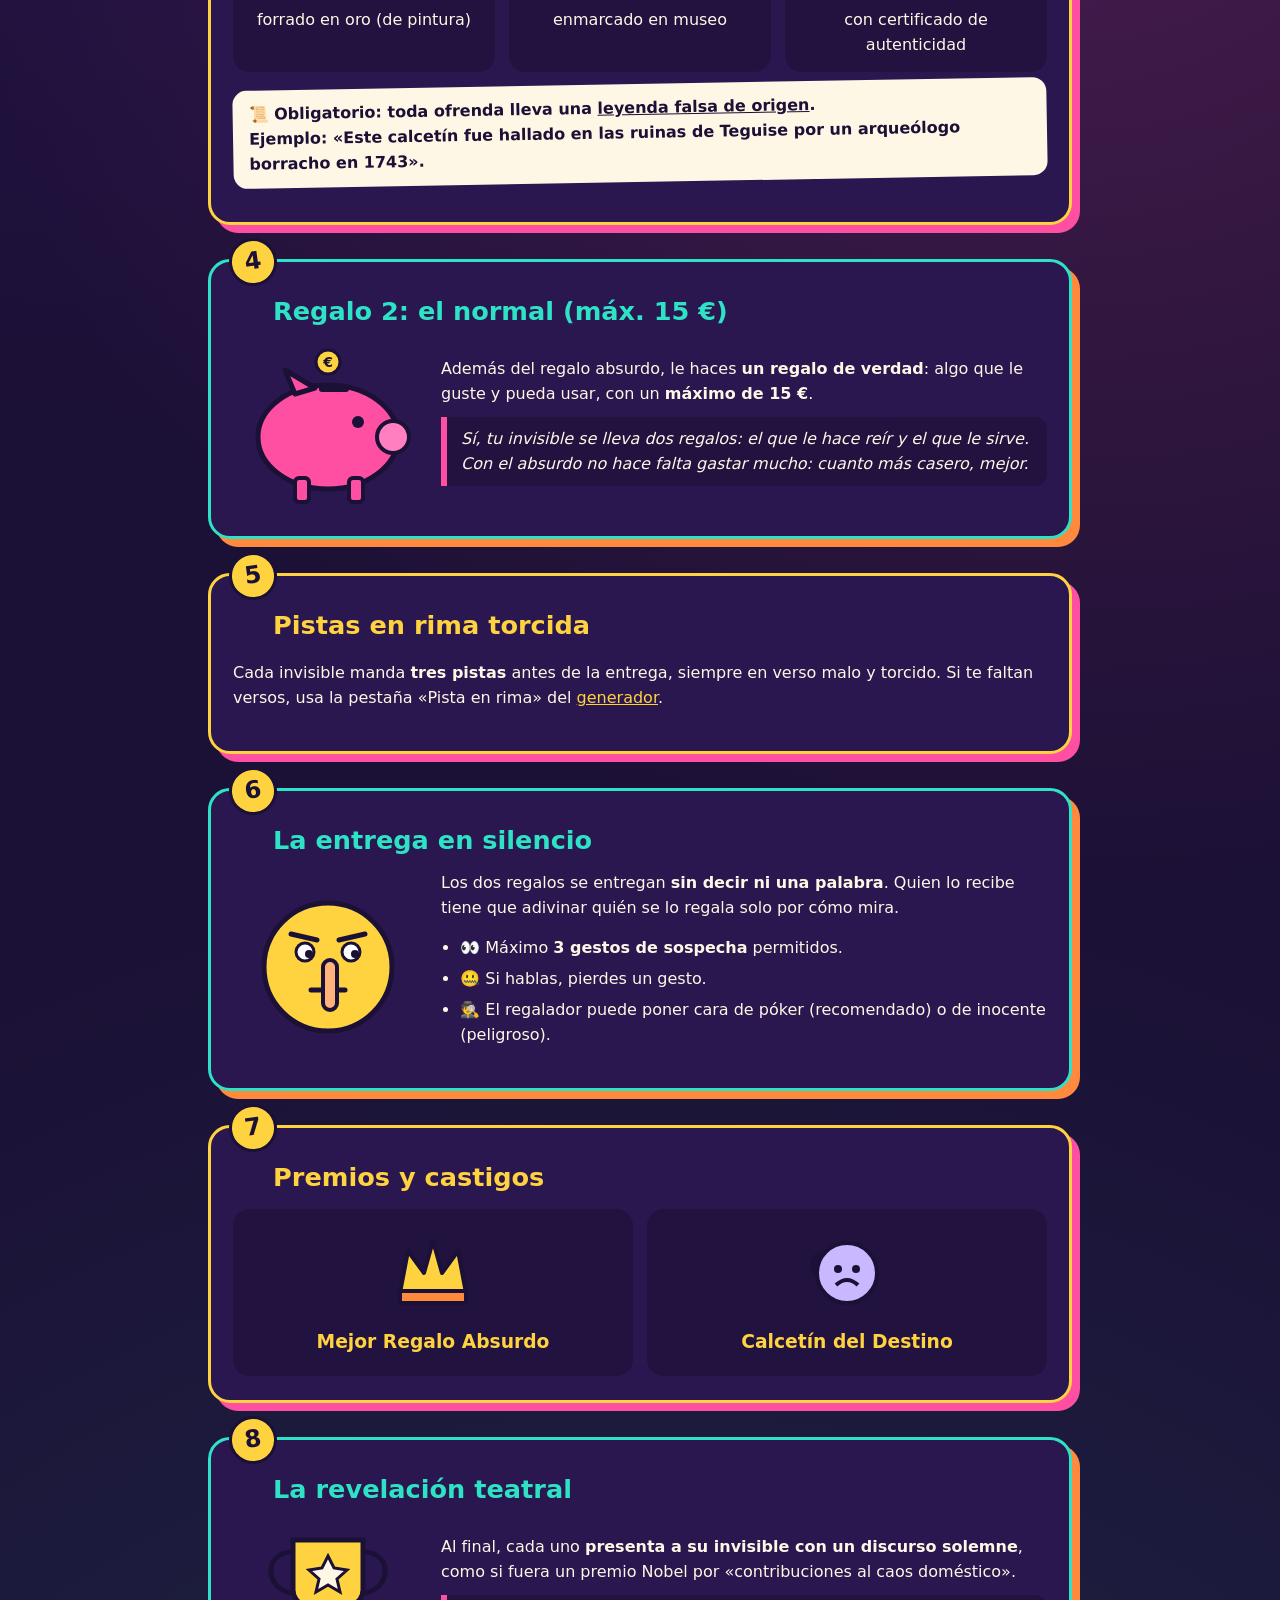
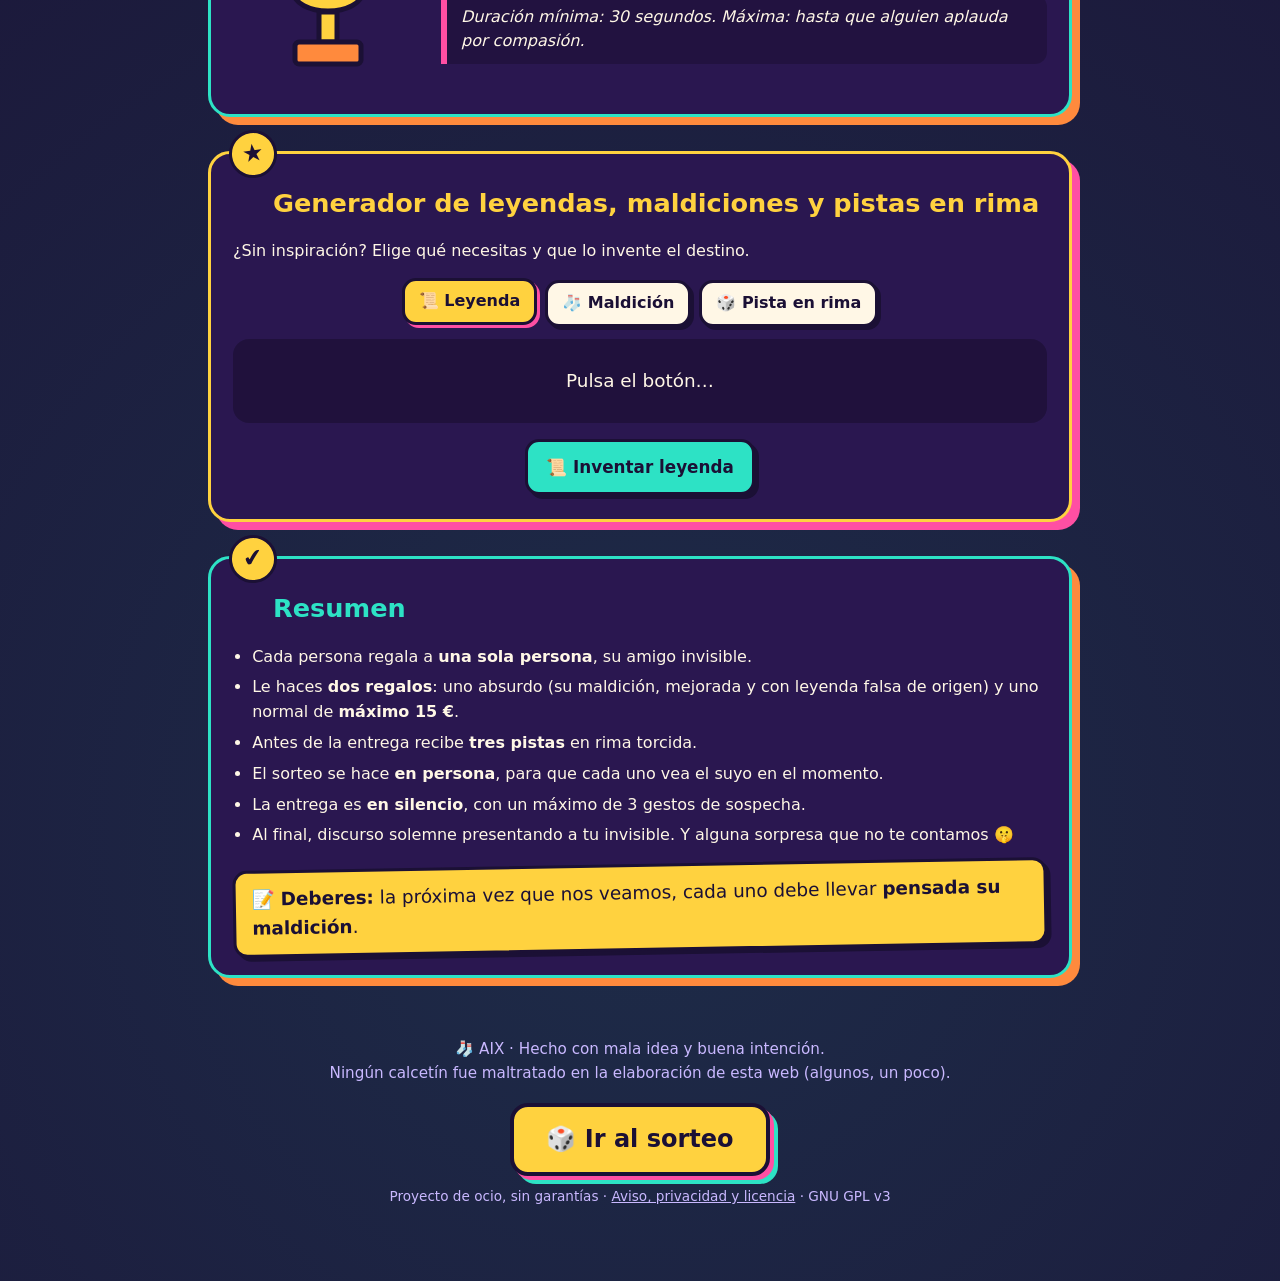
==== commit 803a10d3: "Quitar botón y texto de la cabecera; botón del pie con más contraste y estilo del logo Co-Authored-B" ====
--- a/index.html
+++ b/index.html
@@ -26,10 +26,9 @@
   <h1 class="logo">AIX</h1>
   <p class="sub">Amigo Invisible eXtraño</p>
   <span class="tag">El Maldito (o Bendito) · edición oficial</span>
-  <p class="cta-wrap"><a class="cta" href="sorteo.html">🎲 Ir al sorteo</a></p>
 
   <!-- Dibujo: regalo con ojos y calcetín con corona -->
-  <svg viewBox="0 0 560 280" role="img" aria-label="Un regalo con ojos sospechosos mira a un calcetín con corona">
+  <svg viewBox="0 12 560 268" role="img" aria-label="Un regalo con ojos sospechosos mira a un calcetín con corona">
     <ellipse cx="280" cy="258" rx="230" ry="16" fill="#00000055"/>
     <!-- regalo -->
     <g transform="rotate(-6 150 170)">
@@ -56,7 +55,6 @@
       <circle cx="68" cy="82" r="8" fill="#fff" stroke="#1b1035" stroke-width="3"/><circle cx="92" cy="82" r="8" fill="#fff" stroke="#1b1035" stroke-width="3"/>
       <circle cx="70" cy="84" r="3.5" fill="#1b1035"/><circle cx="94" cy="84" r="3.5" fill="#1b1035"/>
     </g>
-    <text x="280" y="30" text-anchor="middle" font-size="22" fill="#ffd23f" font-weight="700">¿quién te lo regala? 🤨</text>
   </svg>
 </header>
 
--- a/index.css
+++ b/index.css
@@ -59,10 +59,10 @@
   footer{text-align:center;color:var(--muted);padding:26px 0 60px;font-size:.95rem}
   .sock{display:inline-block;animation:wob 2.5s ease-in-out infinite}
   .cta-wrap{text-align:center;margin:18px 0 6px}
-  .cta{display:inline-block;background:var(--teal);color:#1b1035;text-decoration:none;font-weight:900;font-size:1.4rem;padding:14px 30px;border:3px solid #1b1035;border-radius:18px;box-shadow:5px 5px 0 var(--pink);transition:transform .1s;animation:pulse 2.2s ease-in-out infinite}
-  .cta:hover,.cta:focus-visible{background:var(--yellow);transform:translateY(-2px) scale(1.04);outline:none}
-  .cta:active{transform:translate(3px,3px);box-shadow:1px 1px 0 var(--pink)}
-  @keyframes pulse{0%,100%{box-shadow:5px 5px 0 var(--pink)}50%{box-shadow:5px 5px 0 var(--pink),0 0 0 8px #2de2c544}}
+  .cta{display:inline-block;background:var(--yellow);color:#1b1035;text-decoration:none;font-weight:900;font-size:1.5rem;padding:14px 32px;border:4px solid #1b1035;border-radius:18px;box-shadow:4px 4px 0 var(--pink),8px 8px 0 var(--teal);transition:transform .1s,background .1s;animation:pulse 2.2s ease-in-out infinite}
+  .cta:hover,.cta:focus-visible{background:#fff7e6;transform:translateY(-2px) rotate(-1deg);outline:3px solid var(--ink);outline-offset:4px}
+  .cta:active{transform:translate(4px,4px);box-shadow:0 0 0 var(--pink),4px 4px 0 var(--teal)}
+  @keyframes pulse{0%,100%{box-shadow:4px 4px 0 var(--pink),8px 8px 0 var(--teal)}50%{box-shadow:4px 4px 0 var(--pink),8px 8px 0 var(--teal),0 0 0 10px #ffd23f33}}
   @media (prefers-reduced-motion:reduce){.cta{animation:none}}
   @media (prefers-reduced-motion:reduce){.logo,.sock{animation:none}}
 .noscript{background:var(--yellow);color:#1b1035;border:3px solid #1b1035;border-radius:14px;padding:12px 16px;margin:18px 0;font-weight:700}
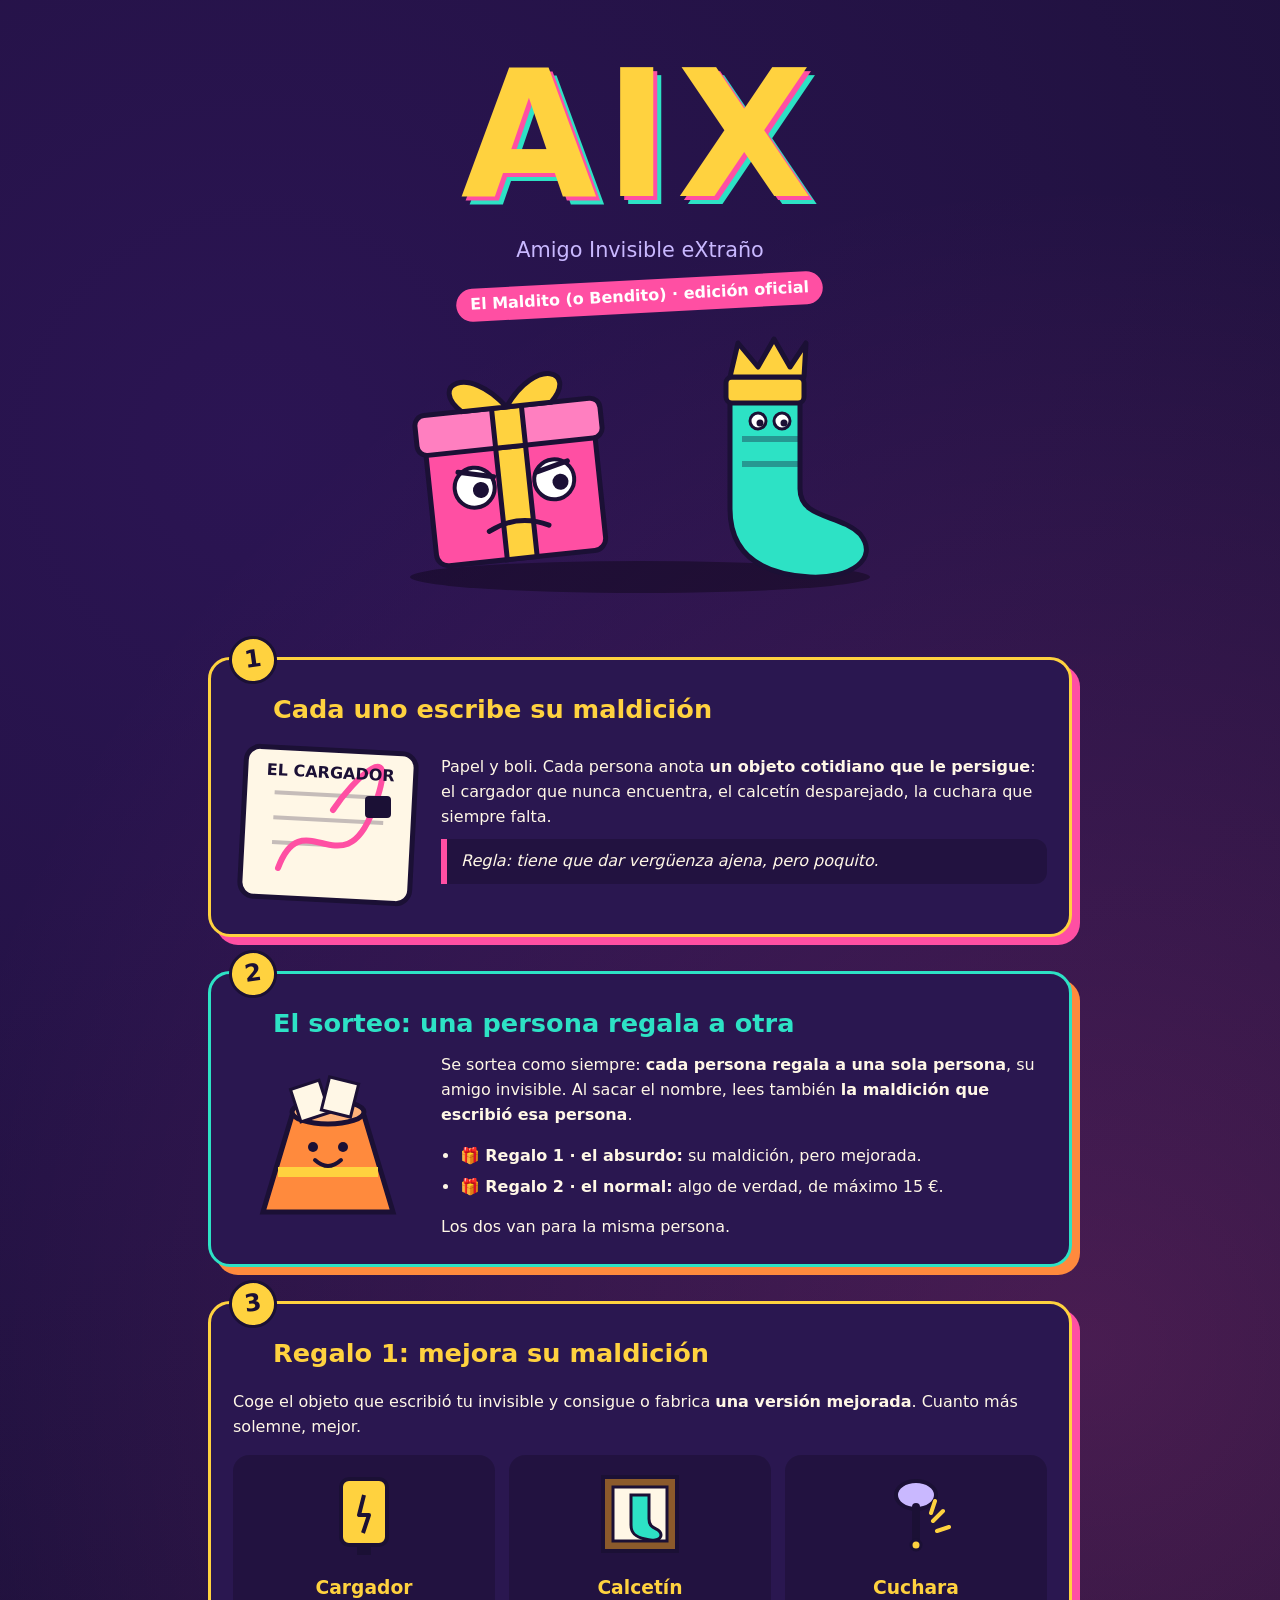
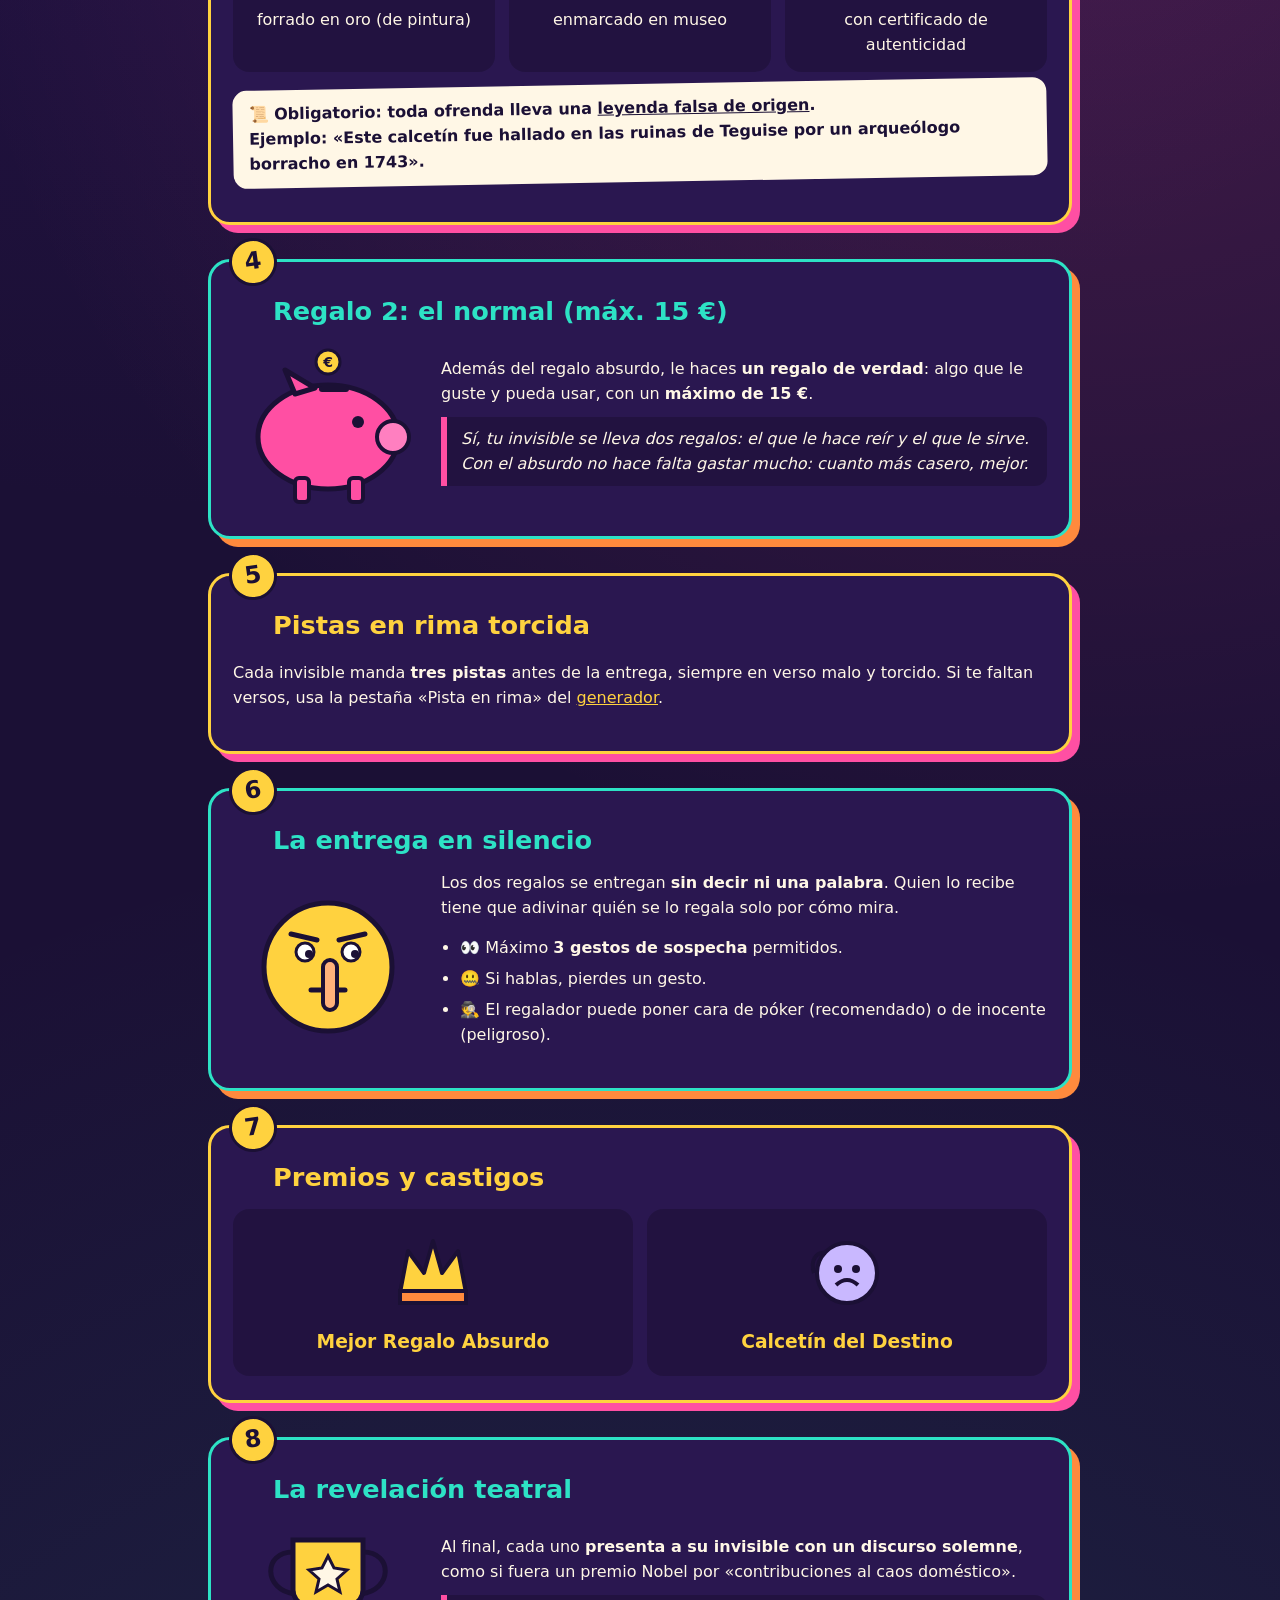
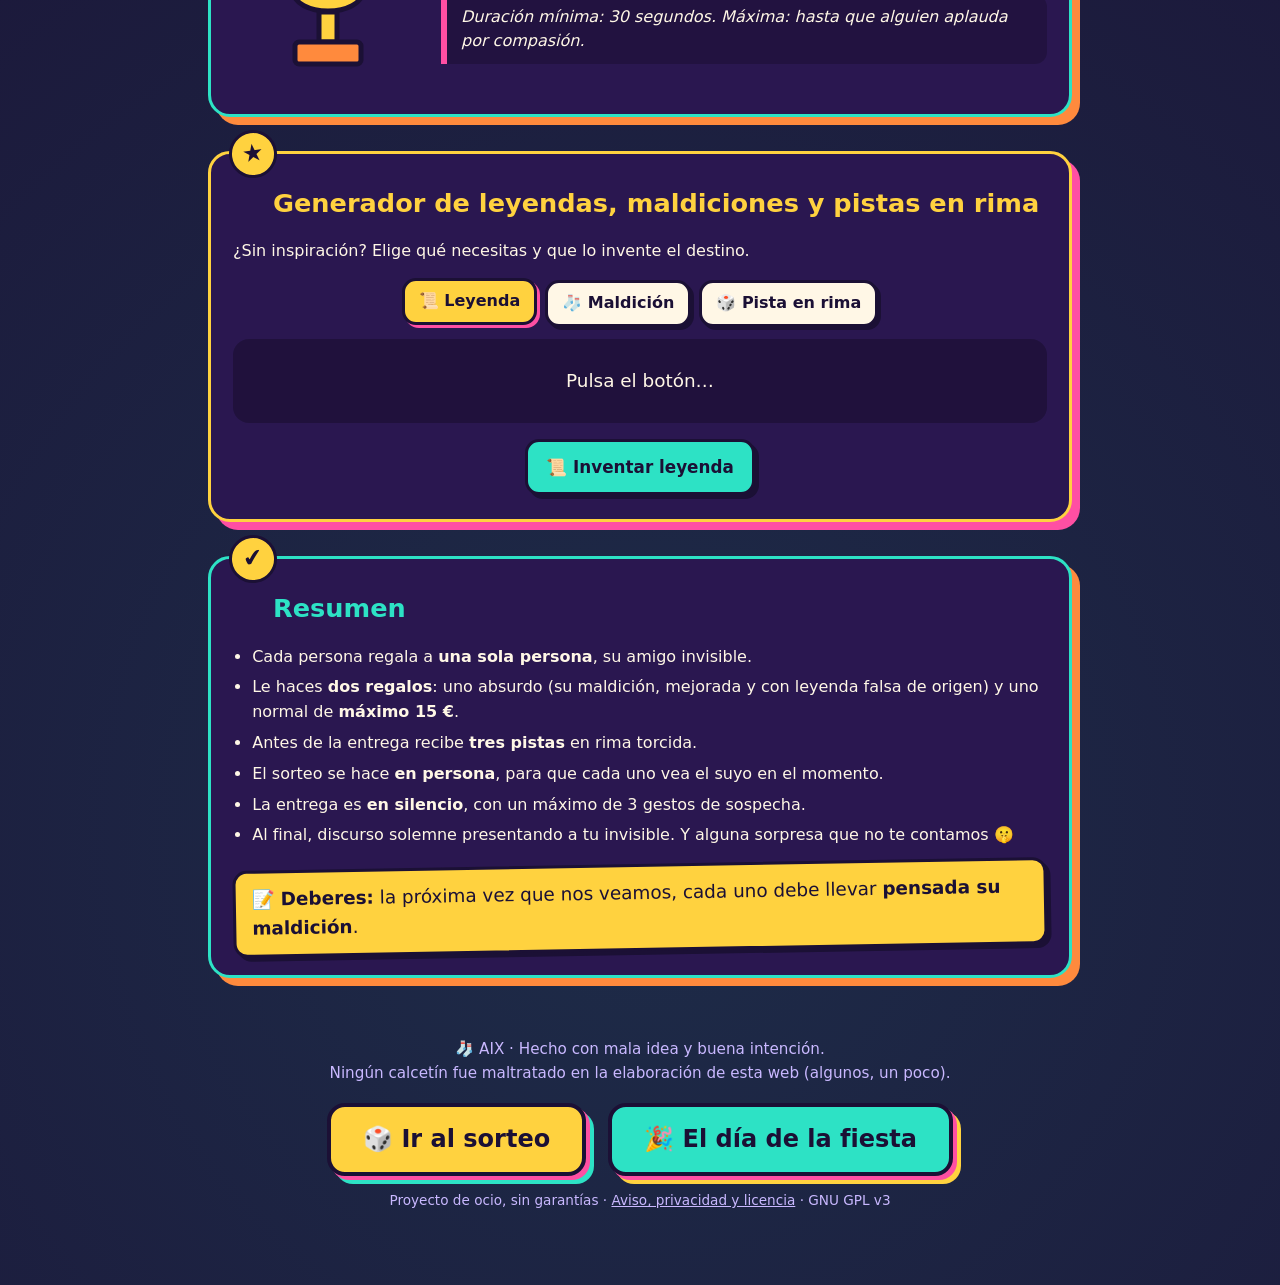
==== commit 4c5ba832: "Añadir botón «El día de la fiesta» junto a «Ir al sorteo» Co-Authored-By: Claude Sonnet 5.5 <noreply" ====
--- a/index.html
+++ b/index.html
@@ -245,7 +245,7 @@
 <footer>
   <span class="sock">🧦</span> AIX · Hecho con mala idea y buena intención.<br>
   Ningún calcetín fue maltratado en la elaboración de esta web (algunos, un poco).
-  <p class="cta-wrap"><a class="cta" href="sorteo.html">🎲 Ir al sorteo</a></p>
+  <p class="cta-wrap"><a class="cta" href="sorteo.html">🎲 Ir al sorteo</a> <a class="cta cta2" href="fiesta.html">🎉 El día de la fiesta</a></p>
   <p class="legal">Proyecto de ocio, sin garantías · <a href="aviso.html">Aviso, privacidad y licencia</a> · GNU GPL v3</p>
 </footer>
 </div>
--- a/index.css
+++ b/index.css
@@ -58,7 +58,7 @@
   .todo{background:var(--yellow);color:#1b1035;border:3px solid #1b1035;border-radius:14px;padding:12px 16px;margin-top:14px;font-size:1.15rem;transform:rotate(-1deg);box-shadow:4px 4px 0 #1b1035}
   footer{text-align:center;color:var(--muted);padding:26px 0 60px;font-size:.95rem}
   .sock{display:inline-block;animation:wob 2.5s ease-in-out infinite}
-  .cta-wrap{text-align:center;margin:18px 0 6px}
+  .cta-wrap{display:flex;flex-wrap:wrap;gap:18px 22px;justify-content:center;align-items:center;margin:18px 0 14px}
   .cta{display:inline-block;background:var(--yellow);color:#1b1035;text-decoration:none;font-weight:900;font-size:1.5rem;padding:14px 32px;border:4px solid #1b1035;border-radius:18px;box-shadow:4px 4px 0 var(--pink),8px 8px 0 var(--teal);transition:transform .1s,background .1s;animation:pulse 2.2s ease-in-out infinite}
   .cta:hover,.cta:focus-visible{background:#fff7e6;transform:translateY(-2px) rotate(-1deg);outline:3px solid var(--ink);outline-offset:4px}
   .cta:active{transform:translate(4px,4px);box-shadow:0 0 0 var(--pink),4px 4px 0 var(--teal)}
@@ -70,3 +70,7 @@
 .center{text-align:center;margin-bottom:0}
 .legal{font-size:.85rem;margin-top:10px}
 .legal a{color:var(--muted)}
+  .cta2{background:var(--teal);box-shadow:4px 4px 0 var(--pink),8px 8px 0 var(--yellow);animation:pulse2 2.2s ease-in-out infinite;animation-delay:1.1s}
+  .cta2:active{box-shadow:0 0 0 var(--pink),4px 4px 0 var(--yellow)}
+  @keyframes pulse2{0%,100%{box-shadow:4px 4px 0 var(--pink),8px 8px 0 var(--yellow)}50%{box-shadow:4px 4px 0 var(--pink),8px 8px 0 var(--yellow),0 0 0 10px #2de2c533}}
+  @media (prefers-reduced-motion:reduce){.cta2{animation:none}}
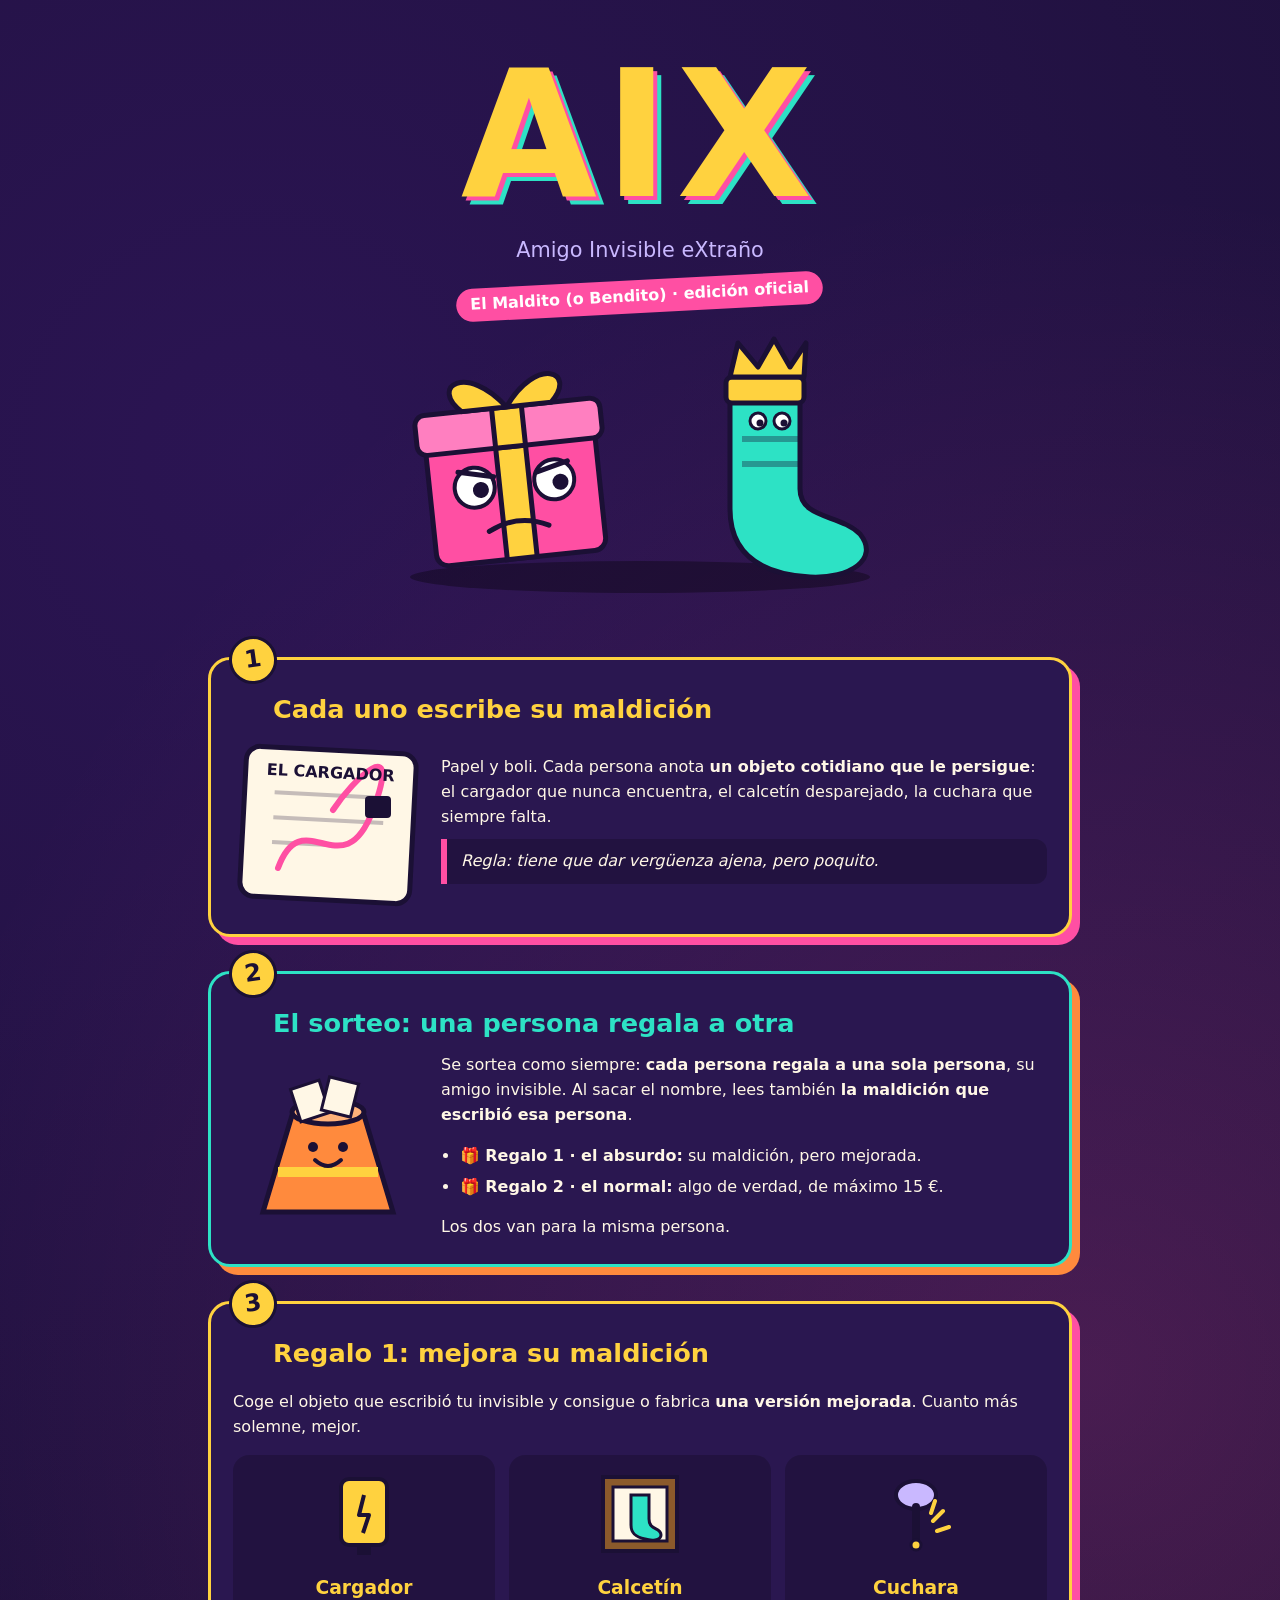
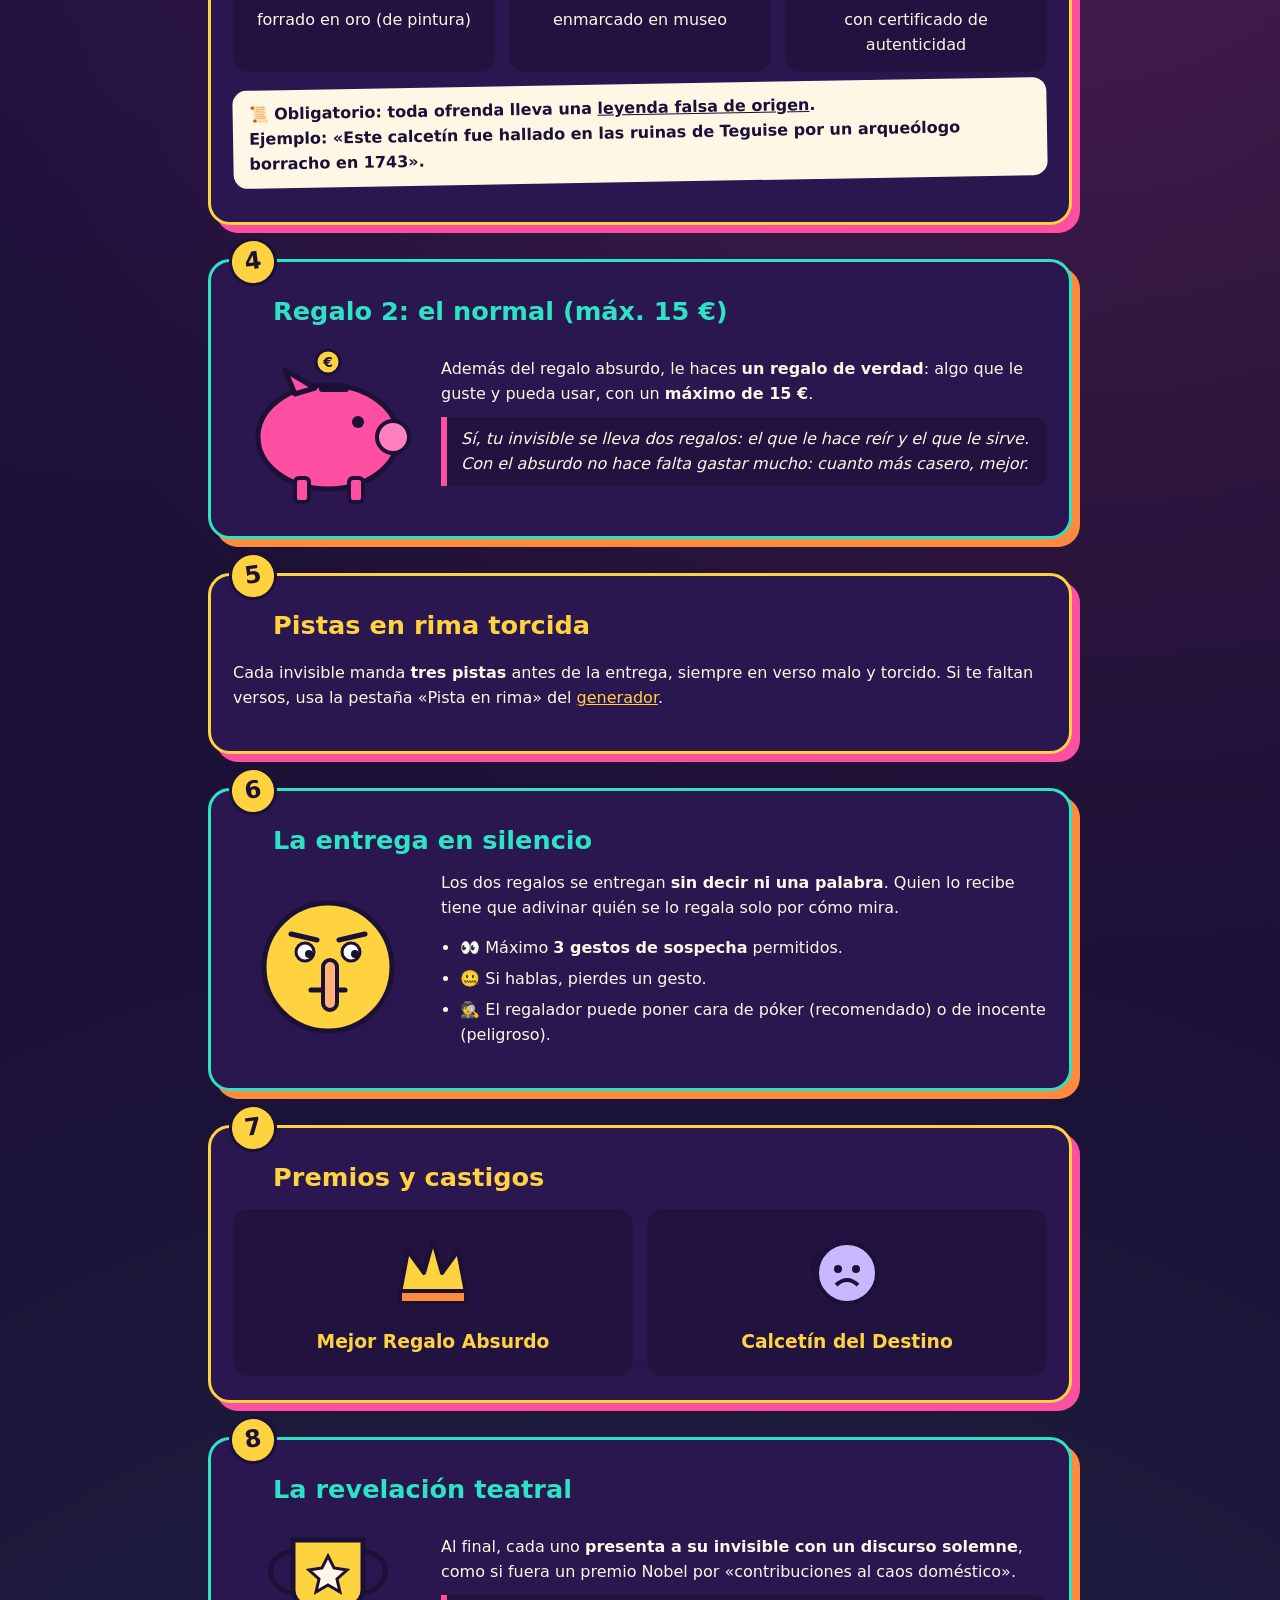
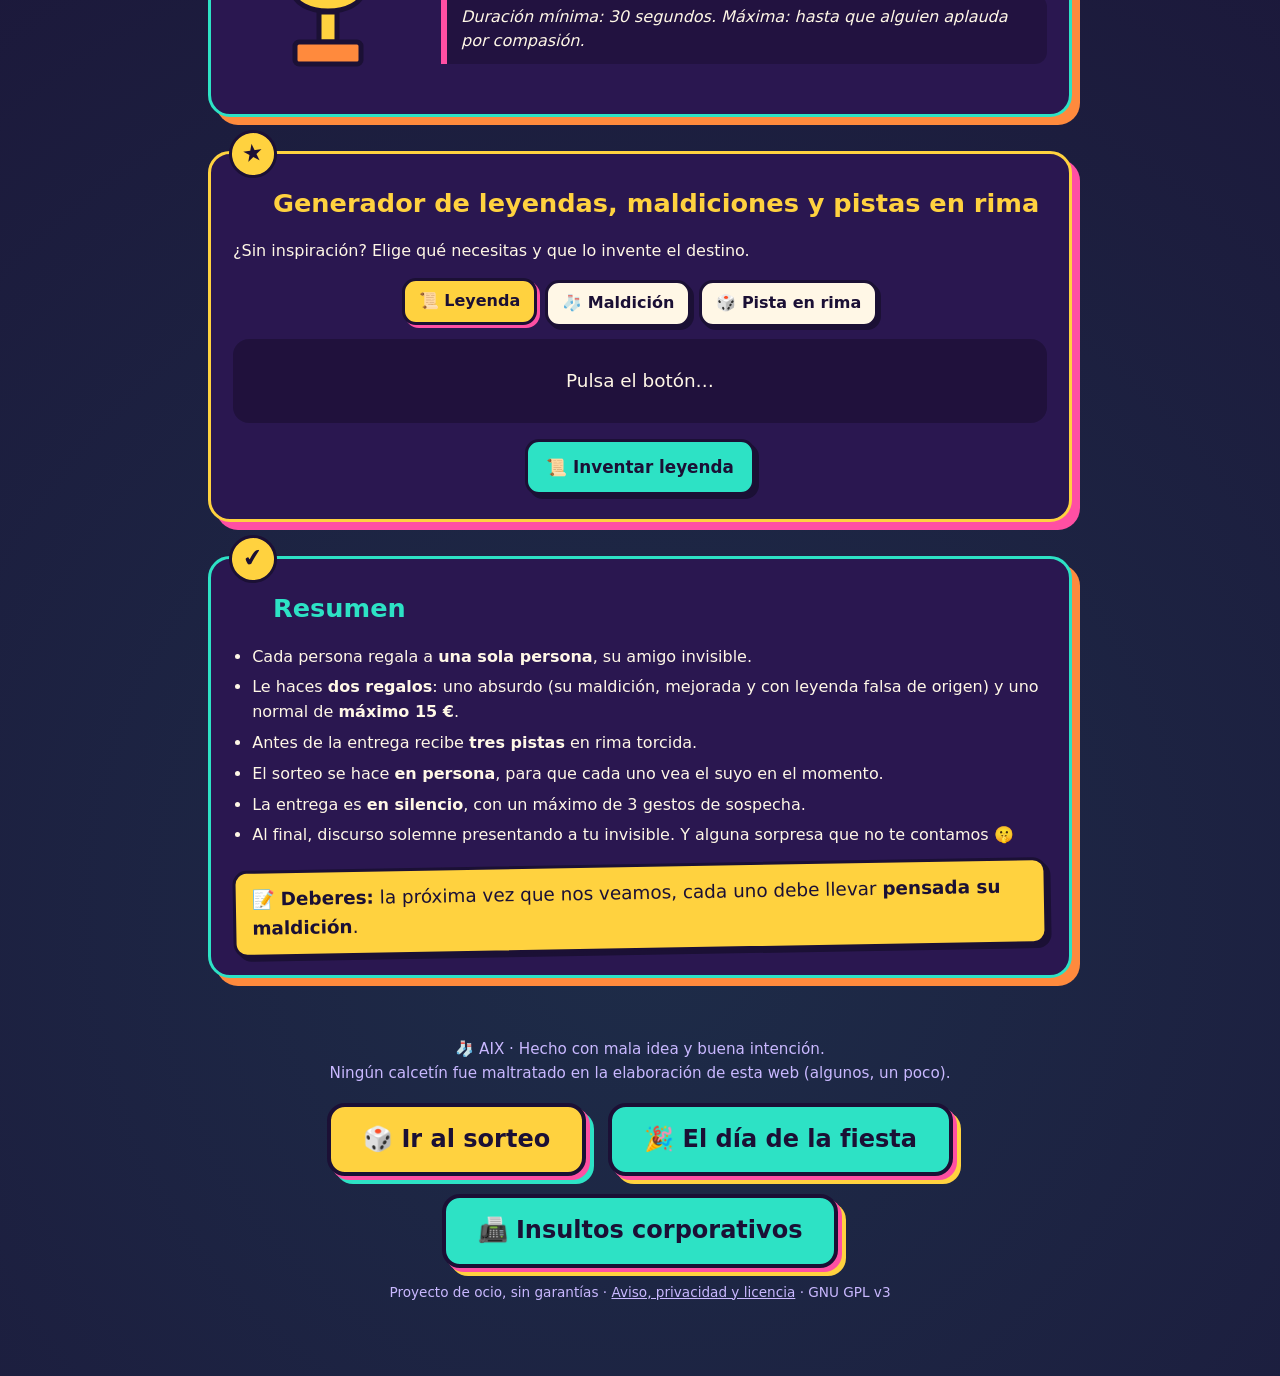
==== commit 3ec745e4: "Añade página de insultos corporativos con temática ochentera Generador por categorías con traducción" ====
--- a/index.html
+++ b/index.html
@@ -245,7 +245,7 @@
 <footer>
   <span class="sock">🧦</span> AIX · Hecho con mala idea y buena intención.<br>
   Ningún calcetín fue maltratado en la elaboración de esta web (algunos, un poco).
-  <p class="cta-wrap"><a class="cta" href="sorteo.html">🎲 Ir al sorteo</a> <a class="cta cta2" href="fiesta.html">🎉 El día de la fiesta</a></p>
+  <p class="cta-wrap"><a class="cta" href="sorteo.html">🎲 Ir al sorteo</a> <a class="cta cta2" href="fiesta.html">🎉 El día de la fiesta</a> <a class="cta cta2" href="corporativo.html">📠 Insultos corporativos</a></p>
   <p class="legal">Proyecto de ocio, sin garantías · <a href="aviso.html">Aviso, privacidad y licencia</a> · GNU GPL v3</p>
 </footer>
 </div>
